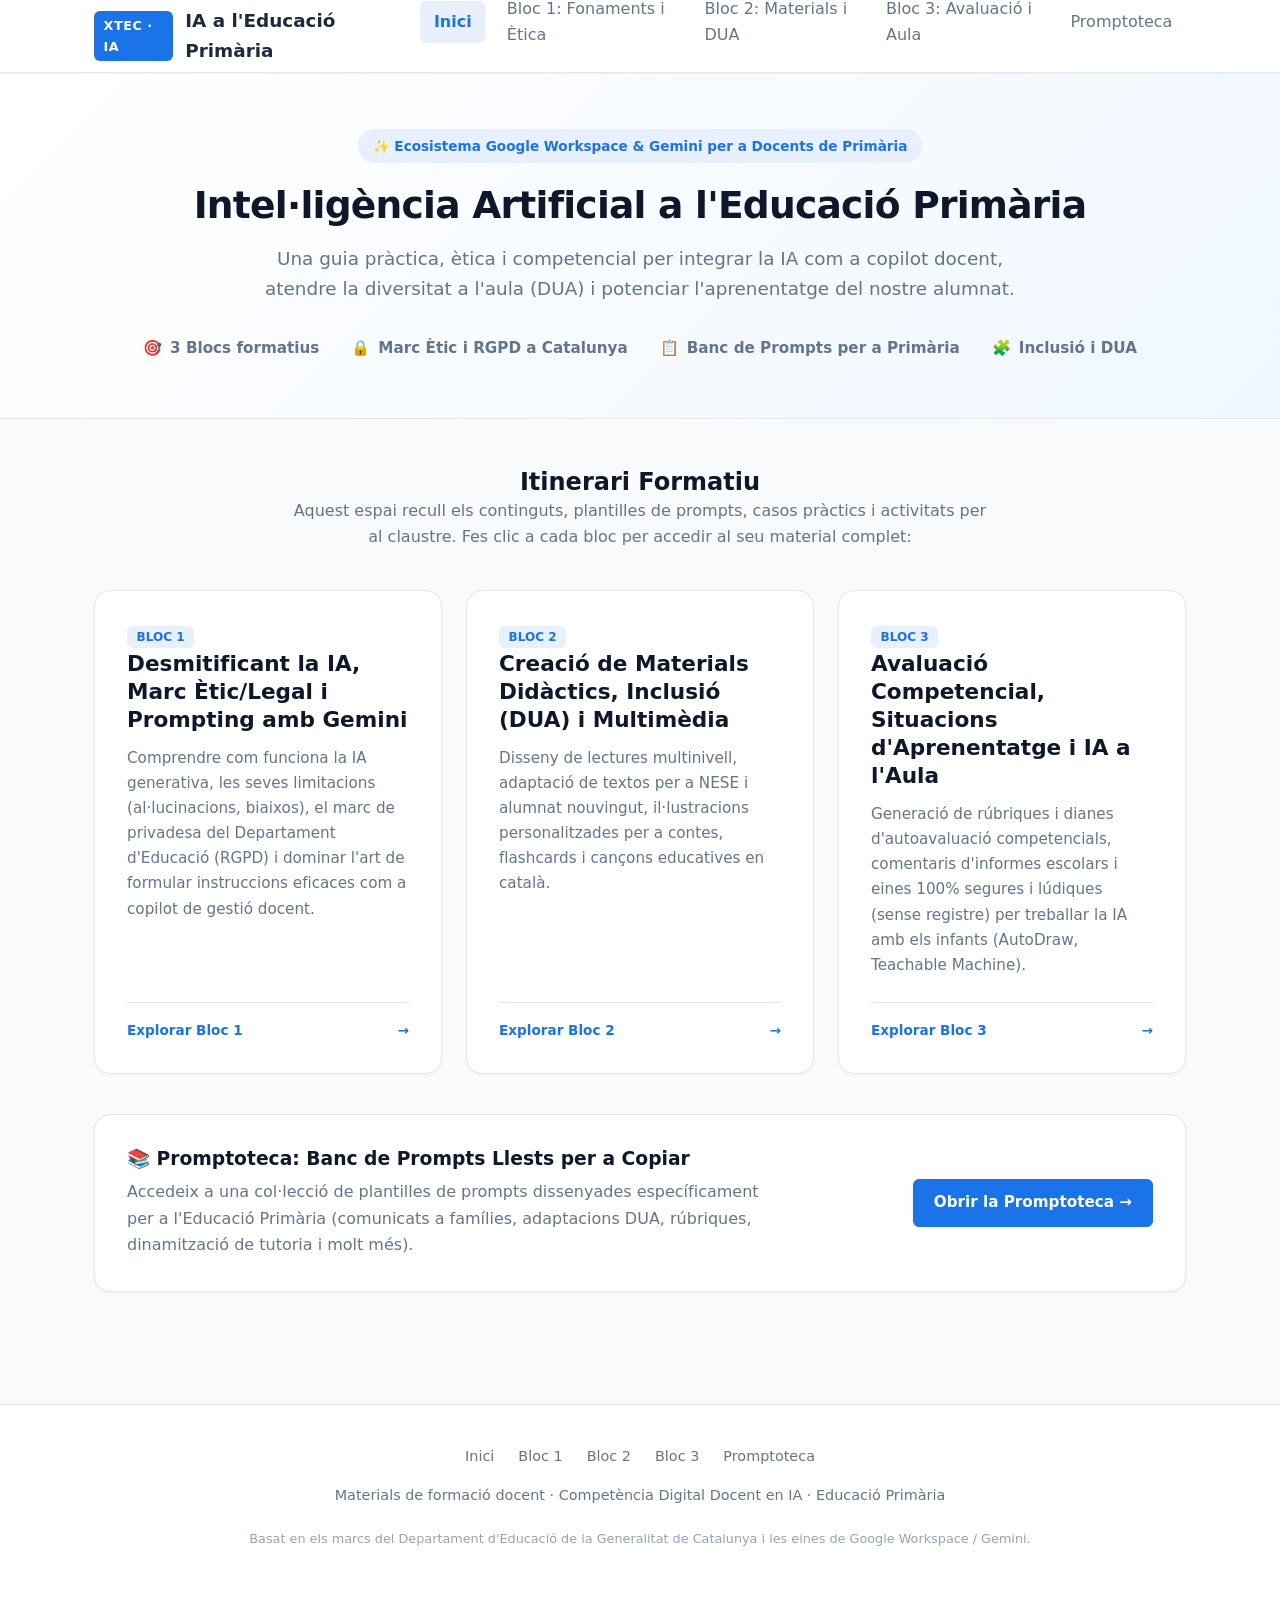
==== IA/index.html @ dac71bfa "Add files via upload" ====
<!DOCTYPE html>
<html lang="ca">
<head>
  <meta charset="UTF-8">
  <meta name="viewport" content="width=device-width, initial-scale=1.0">
  <title>IA a l'Educació Primària | Materials de Formació</title>
  <link rel="stylesheet" href="css/style.css">
</head>
<body>

  <!-- Header & Nav -->
  <header class="site-header">
    <div class="container nav-wrapper">
      <a href="index.html" class="logo-link">
        <span class="logo-badge">XTEC · IA</span>
        <span>IA a l'Educació Primària</span>
      </a>
      <button class="menu-toggle" aria-label="Obrir menú">☰</button>
      <nav>
        <ul class="nav-menu">
          <li><a href="index.html" class="nav-link active">Inici</a></li>
          <li><a href="bloc1.html" class="nav-link">Bloc 1: Fonaments i Ètica</a></li>
          <li><a href="bloc2.html" class="nav-link">Bloc 2: Materials i DUA</a></li>
          <li><a href="bloc3.html" class="nav-link">Bloc 3: Avaluació i Aula</a></li>
          <li><a href="prompts.html" class="nav-link">Promptoteca</a></li>
        </ul>
      </nav>
    </div>
  </header>

  <!-- Hero Section -->
  <section class="hero">
    <div class="container">
      <div class="hero-tag">
        <span>✨ Ecosistema Google Workspace & Gemini per a Docents de Primària</span>
      </div>
      <h1 class="hero-title">Intel·ligència Artificial a l'Educació Primària</h1>
      <p class="hero-subtitle">
        Una guia pràctica, ètica i competencial per integrar la IA com a copilot docent, atendre la diversitat a l'aula (DUA) i potenciar l'aprenentatge del nostre alumnat.
      </p>
      <div class="hero-stats">
        <div class="stat-item">
          <span>🎯</span> <strong>3 Blocs formatius</strong>
        </div>
        <div class="stat-item">
          <span>🔒</span> <strong>Marc Ètic i RGPD a Catalunya</strong>
        </div>
        <div class="stat-item">
          <span>📋</span> <strong>Banc de Prompts per a Primària</strong>
        </div>
        <div class="stat-item">
          <span>🧩</span> <strong>Inclusió i DUA</strong>
        </div>
      </div>
    </div>
  </section>

  <!-- Main Content: Modules Grid -->
  <main class="container" style="padding-top: 3rem; padding-bottom: 3rem;">
    
    <div style="text-align: center; max-width: 700px; margin: 0 auto 2.5rem auto;">
      <h2>Itinerari Formatiu</h2>
      <p style="color: var(--text-muted);">
        Aquest espai recull els continguts, plantilles de prompts, casos pràctics i activitats per al claustre. Fes clic a cada bloc per accedir al seu material complet:
      </p>
    </div>

    <div class="modules-grid">
      
      <!-- Bloc 1 -->
      <a href="bloc1.html" class="module-card">
        <div>
          <span class="module-card-badge">Bloc 1</span>
          <h3 class="module-card-title">Desmitificant la IA, Marc Ètic/Legal i Prompting amb Gemini</h3>
          <p class="module-card-desc">
            Comprendre com funciona la IA generativa, les seves limitacions (al·lucinacions, biaixos), el marc de privadesa del Departament d'Educació (RGPD) i dominar l'art de formular instruccions eficaces com a copilot de gestió docent.
          </p>
        </div>
        <div class="module-card-footer">
          <span>Explorar Bloc 1</span>
          <span>→</span>
        </div>
      </a>

      <!-- Bloc 2 -->
      <a href="bloc2.html" class="module-card">
        <div>
          <span class="module-card-badge">Bloc 2</span>
          <h3 class="module-card-title">Creació de Materials Didàctics, Inclusió (DUA) i Multimèdia</h3>
          <p class="module-card-desc">
            Disseny de lectures multinivell, adaptació de textos per a NESE i alumnat nouvingut, il·lustracions personalitzades per a contes, flashcards i cançons educatives en català.
          </p>
        </div>
        <div class="module-card-footer">
          <span>Explorar Bloc 2</span>
          <span>→</span>
        </div>
      </a>

      <!-- Bloc 3 -->
      <a href="bloc3.html" class="module-card">
        <div>
          <span class="module-card-badge">Bloc 3</span>
          <h3 class="module-card-title">Avaluació Competencial, Situacions d'Aprenentatge i IA a l'Aula</h3>
          <p class="module-card-desc">
            Generació de rúbriques i dianes d'autoavaluació competencials, comentaris d'informes escolars i eines 100% segures i lúdiques (sense registre) per treballar la IA amb els infants (AutoDraw, Teachable Machine).
          </p>
        </div>
        <div class="module-card-footer">
          <span>Explorar Bloc 3</span>
          <span>→</span>
        </div>
      </a>

    </div>

    <!-- Extra Resources Card -->
    <div style="background: white; border: 1px solid var(--border); border-radius: var(--radius-lg); padding: 2rem; margin-top: 2rem; display: flex; justify-content: space-between; align-items: center; flex-wrap: wrap; gap: 1.5rem; box-shadow: var(--shadow-sm);">
      <div>
        <h3 style="margin-bottom: 0.5rem;">📚 Promptoteca: Banc de Prompts Llests per a Copiar</h3>
        <p style="color: var(--text-muted); margin-bottom: 0; max-width: 650px;">
          Accedeix a una col·lecció de plantilles de prompts dissenyades específicament per a l'Educació Primària (comunicats a famílies, adaptacions DUA, rúbriques, dinamització de tutoria i molt més).
        </p>
      </div>
      <a href="prompts.html" class="btn btn-primary">Obrir la Promptoteca →</a>
    </div>

  </main>

  <!-- Footer -->
  <footer class="site-footer">
    <div class="container">
      <div class="footer-links">
        <a href="index.html">Inici</a>
        <a href="bloc1.html">Bloc 1</a>
        <a href="bloc2.html">Bloc 2</a>
        <a href="bloc3.html">Bloc 3</a>
        <a href="prompts.html">Promptoteca</a>
      </div>
      <p>Materials de formació docent · Competència Digital Docent en IA · Educació Primària</p>
      <p style="font-size: 0.8rem; margin-top: 0.5rem; color: #94a3b8;">
        Basat en els marcs del Departament d'Educació de la Generalitat de Catalunya i les eines de Google Workspace / Gemini.
      </p>
    </div>
  </footer>

  <script src="js/main.js"></script>
</body>
</html>
---- IA/css/style.css ----
/* ==========================================================================
   MATERIALS DE FORMACIÓ: INTEL·LIGÈNCIA ARTIFICIAL A PRIMÀRIA (XTEC/GEMINI)
   Estil modern, accessible, net i corporatiu-educatiu
   ========================================================================== */

:root {
  --primary: #1a73e8;         /* Google/XTEC Blue */
  --primary-hover: #1557b0;
  --primary-light: #e8f0fe;
  --secondary: #0d9488;       /* Teal/Verd educatiu */
  --secondary-light: #ccfbf1;
  --accent: #f59e0b;          /* Ambre d'alerta/consell */
  --accent-light: #fef3c7;
  --danger: #ef4444;          /* Vermell d'advertència RGPD */
  --danger-light: #fee2e2;
  --success: #10b981;
  --success-light: #d1fae5;
  
  --bg-main: #f8fafc;
  --bg-card: #ffffff;
  --text-main: #1e293b;
  --text-muted: #64748b;
  --border: #e2e8f0;
  --border-focus: #94a3b8;
  
  --font-sans: system-ui, -apple-system, BlinkMacSystemFont, 'Segoe UI', Roboto, Oxygen, Ubuntu, Cantarell, sans-serif;
  --font-mono: 'SFMono-Regular', Consolas, 'Liberation Mono', Menlo, Courier, monospace;
  
  --shadow-sm: 0 1px 2px 0 rgb(0 0 0 / 0.05);
  --shadow-md: 0 4px 6px -1px rgb(0 0 0 / 0.1), 0 2px 4px -2px rgb(0 0 0 / 0.1);
  --shadow-lg: 0 10px 15px -3px rgb(0 0 0 / 0.1), 0 4px 6px -4px rgb(0 0 0 / 0.1);
  --radius-sm: 6px;
  --radius-md: 10px;
  --radius-lg: 16px;
  --radius-full: 9999px;
}

/* Reset & Base */
*, *::before, *::after {
  box-sizing: border-box;
  margin: 0;
  padding: 0;
}

html {
  scroll-behavior: smooth;
  font-size: 16px;
}

body {
  font-family: var(--font-sans);
  background-color: var(--bg-main);
  color: var(--text-main);
  line-height: 1.65;
  -webkit-font-smoothing: antialiased;
}

/* Container */
.container {
  width: 100%;
  max-width: 1140px;
  margin: 0 auto;
  padding: 0 1.5rem;
}

/* Header & Navbar */
.site-header {
  background: #ffffff;
  border-bottom: 1px solid var(--border);
  position: sticky;
  top: 0;
  z-index: 50;
  box-shadow: var(--shadow-sm);
}

.nav-wrapper {
  display: flex;
  justify-content: space-between;
  align-items: center;
  height: 72px;
}

.logo-link {
  display: flex;
  align-items: center;
  gap: 0.75rem;
  text-decoration: none;
  color: var(--text-main);
  font-weight: 700;
  font-size: 1.15rem;
}

.logo-badge {
  background: var(--primary);
  color: white;
  padding: 0.25rem 0.6rem;
  border-radius: var(--radius-sm);
  font-size: 0.8rem;
  font-weight: 700;
  letter-spacing: 0.5px;
}

.nav-menu {
  display: flex;
  list-style: none;
  gap: 0.5rem;
  align-items: center;
}

.nav-link {
  text-decoration: none;
  color: var(--text-muted);
  font-weight: 500;
  padding: 0.5rem 0.85rem;
  border-radius: var(--radius-sm);
  transition: all 0.2s ease;
  display: flex;
  align-items: center;
  gap: 0.4rem;
}

.nav-link:hover {
  color: var(--primary);
  background: var(--primary-light);
}

.nav-link.active {
  color: var(--primary);
  background: var(--primary-light);
  font-weight: 600;
}

/* Mobile Nav Toggle */
.menu-toggle {
  display: none;
  background: none;
  border: none;
  font-size: 1.5rem;
  cursor: pointer;
  color: var(--text-main);
}

/* Hero Section */
.hero {
  background: linear-gradient(135deg, #ffffff 0%, #f0f7ff 100%);
  border-bottom: 1px solid var(--border);
  padding: 3.5rem 0;
  text-align: center;
}

.hero-tag {
  display: inline-flex;
  align-items: center;
  gap: 0.5rem;
  background: var(--primary-light);
  color: var(--primary);
  padding: 0.35rem 0.9rem;
  border-radius: var(--radius-full);
  font-size: 0.85rem;
  font-weight: 600;
  margin-bottom: 1.25rem;
}

.hero-title {
  font-size: 2.35rem;
  font-weight: 800;
  line-height: 1.2;
  color: #0f172a;
  margin-bottom: 1rem;
  letter-spacing: -0.02em;
}

.hero-subtitle {
  font-size: 1.15rem;
  color: var(--text-muted);
  max-width: 760px;
  margin: 0 auto 2rem auto;
}

.hero-stats {
  display: flex;
  justify-content: center;
  gap: 2rem;
  flex-wrap: wrap;
  margin-top: 1.5rem;
}

.stat-item {
  display: flex;
  align-items: center;
  gap: 0.5rem;
  font-size: 0.95rem;
  font-weight: 500;
  color: var(--text-muted);
}

/* Content Layout (Sidebar + Main Content) */
.page-layout {
  display: grid;
  grid-template-columns: 260px 1fr;
  gap: 2.5rem;
  padding: 3rem 0;
  align-items: start;
}

/* Sidebar navigation for module */
.page-sidebar {
  position: sticky;
  top: 96px;
  background: var(--bg-card);
  border: 1px solid var(--border);
  border-radius: var(--radius-md);
  padding: 1.25rem;
  box-shadow: var(--shadow-sm);
}

.sidebar-title {
  font-size: 0.85rem;
  text-transform: uppercase;
  letter-spacing: 0.05em;
  color: var(--text-muted);
  font-weight: 700;
  margin-bottom: 0.85rem;
}

.sidebar-nav {
  list-style: none;
}

.sidebar-nav li {
  margin-bottom: 0.35rem;
}

.sidebar-nav a {
  display: block;
  padding: 0.5rem 0.75rem;
  color: var(--text-muted);
  text-decoration: none;
  font-size: 0.9rem;
  border-radius: var(--radius-sm);
  transition: all 0.15s ease;
  line-height: 1.4;
}

.sidebar-nav a:hover, .sidebar-nav a.active {
  background: var(--primary-light);
  color: var(--primary);
  font-weight: 600;
}

/* Main Content Area */
.main-content {
  background: var(--bg-card);
  border: 1px solid var(--border);
  border-radius: var(--radius-lg);
  padding: 2.5rem;
  box-shadow: var(--shadow-sm);
}

/* Typography inside content */
h1, h2, h3, h4 {
  color: #0f172a;
  font-weight: 700;
  line-height: 1.3;
}

.content-section {
  margin-bottom: 3.5rem;
  scroll-margin-top: 90px;
}

.section-badge {
  display: inline-block;
  background: var(--primary-light);
  color: var(--primary);
  font-size: 0.8rem;
  font-weight: 700;
  padding: 0.2rem 0.6rem;
  border-radius: var(--radius-sm);
  margin-bottom: 0.5rem;
}

.section-title {
  font-size: 1.75rem;
  margin-bottom: 1.25rem;
  display: flex;
  align-items: center;
  gap: 0.75rem;
  border-bottom: 2px solid var(--primary-light);
  padding-bottom: 0.5rem;
}

.section-title span.icon {
  font-size: 1.5rem;
}

p {
  margin-bottom: 1.25rem;
}

ul, ol {
  margin-bottom: 1.25rem;
  padding-left: 1.5rem;
}

li {
  margin-bottom: 0.5rem;
}

/* Callout Boxes (RGPD, Consell, Important) */
.callout {
  padding: 1.25rem 1.5rem;
  border-radius: var(--radius-md);
  margin: 1.5rem 0;
  border-left: 5px solid;
  position: relative;
}

.callout-title {
  font-weight: 700;
  font-size: 1.05rem;
  margin-bottom: 0.5rem;
  display: flex;
  align-items: center;
  gap: 0.5rem;
}

.callout-danger {
  background-color: var(--danger-light);
  border-left-color: var(--danger);
  color: #991b1b;
}

.callout-danger .callout-title {
  color: #991b1b;
}

.callout-warning {
  background-color: var(--accent-light);
  border-left-color: var(--accent);
  color: #92400e;
}

.callout-warning .callout-title {
  color: #92400e;
}

.callout-info {
  background-color: var(--primary-light);
  border-left-color: var(--primary);
  color: #1e40af;
}

.callout-info .callout-title {
  color: #1e40af;
}

.callout-success {
  background-color: var(--success-light);
  border-left-color: var(--success);
  color: #065f46;
}

.callout-success .callout-title {
  color: #065f46;
}

/* Prompt Card & Copy Box */
.prompt-card {
  background: #f8fafc;
  border: 1px solid var(--border);
  border-radius: var(--radius-md);
  margin: 1.5rem 0;
  overflow: hidden;
  box-shadow: var(--shadow-sm);
  transition: transform 0.2s ease, box-shadow 0.2s ease;
}

.prompt-card:hover {
  box-shadow: var(--shadow-md);
}

.prompt-header {
  background: #f1f5f9;
  padding: 0.75rem 1.25rem;
  display: flex;
  justify-content: space-between;
  align-items: center;
  border-bottom: 1px solid var(--border);
}

.prompt-title {
  font-weight: 600;
  font-size: 0.95rem;
  color: #334155;
  display: flex;
  align-items: center;
  gap: 0.5rem;
}

.prompt-tag {
  background: white;
  border: 1px solid #cbd5e1;
  padding: 0.15rem 0.5rem;
  border-radius: var(--radius-sm);
  font-size: 0.75rem;
  font-weight: 600;
  color: #475569;
}

.btn-copy {
  background: white;
  border: 1px solid var(--border);
  color: var(--text-main);
  padding: 0.35rem 0.75rem;
  border-radius: var(--radius-sm);
  font-size: 0.8rem;
  font-weight: 600;
  cursor: pointer;
  display: flex;
  align-items: center;
  gap: 0.35rem;
  transition: all 0.15s ease;
}

.btn-copy:hover {
  background: var(--primary);
  color: white;
  border-color: var(--primary);
}

.btn-copy.copied {
  background: var(--success);
  color: white;
  border-color: var(--success);
}

.prompt-body {
  padding: 1.25rem;
  font-family: var(--font-sans);
  font-size: 0.95rem;
  white-space: pre-wrap;
  background: #ffffff;
  color: #1e293b;
  border-left: 3px solid var(--primary);
  line-height: 1.6;
}

.prompt-explanation {
  background: #f8fafc;
  padding: 0.75rem 1.25rem;
  font-size: 0.85rem;
  color: var(--text-muted);
  border-top: 1px solid var(--border);
}

/* Interactive Challenge / Activity Box */
.activity-card {
  background: linear-gradient(to bottom right, #ffffff, #faf5ff);
  border: 2px dashed #c084fc;
  border-radius: var(--radius-md);
  padding: 1.75rem;
  margin: 2rem 0;
}

.activity-badge {
  background: #9333ea;
  color: white;
  font-size: 0.8rem;
  font-weight: 700;
  padding: 0.25rem 0.75rem;
  border-radius: var(--radius-full);
  display: inline-block;
  margin-bottom: 0.75rem;
  text-transform: uppercase;
}

.activity-title {
  font-size: 1.25rem;
  color: #581c87;
  margin-bottom: 0.75rem;
}

.activity-steps {
  margin-top: 1rem;
}

.activity-steps li {
  margin-bottom: 0.75rem;
}

/* Comparison Table / Grid */
.comparison-grid {
  display: grid;
  grid-template-columns: 1fr 1fr;
  gap: 1.25rem;
  margin: 1.5rem 0;
}

.comparison-box {
  padding: 1.25rem;
  border-radius: var(--radius-md);
  border: 1px solid var(--border);
}

.comparison-box.bad {
  background: #fef2f2;
  border-color: #fca5a5;
}

.comparison-box.good {
  background: #f0fdf4;
  border-color: #86efac;
}

.comparison-box h4 {
  font-size: 1rem;
  margin-bottom: 0.5rem;
  display: flex;
  align-items: center;
  gap: 0.4rem;
}

/* Cards Grid for Modules / Features */
.modules-grid {
  display: grid;
  grid-template-columns: repeat(auto-fit, minmax(300px, 1fr));
  gap: 1.5rem;
  margin: 2.5rem 0;
}

.module-card {
  background: var(--bg-card);
  border: 1px solid var(--border);
  border-radius: var(--radius-lg);
  padding: 2rem;
  box-shadow: var(--shadow-sm);
  transition: all 0.25s ease;
  display: flex;
  flex-direction: column;
  justify-content: space-between;
  text-decoration: none;
  color: inherit;
}

.module-card:hover {
  transform: translateY(-4px);
  box-shadow: var(--shadow-lg);
  border-color: var(--primary);
}

.module-card-badge {
  align-self: flex-start;
  background: var(--primary-light);
  color: var(--primary);
  font-size: 0.75rem;
  font-weight: 700;
  padding: 0.25rem 0.6rem;
  border-radius: var(--radius-sm);
  margin-bottom: 1rem;
  text-transform: uppercase;
}

.module-card-title {
  font-size: 1.35rem;
  font-weight: 700;
  margin-bottom: 0.75rem;
  color: #0f172a;
}

.module-card-desc {
  color: var(--text-muted);
  font-size: 0.95rem;
  margin-bottom: 1.5rem;
  flex-grow: 1;
}

.module-card-footer {
  display: flex;
  align-items: center;
  justify-content: space-between;
  font-size: 0.85rem;
  font-weight: 600;
  color: var(--primary);
  border-top: 1px solid var(--border);
  padding-top: 1rem;
}

/* Buttons */
.btn {
  display: inline-flex;
  align-items: center;
  gap: 0.5rem;
  padding: 0.65rem 1.25rem;
  border-radius: var(--radius-sm);
  font-weight: 600;
  font-size: 0.95rem;
  text-decoration: none;
  cursor: pointer;
  transition: all 0.2s ease;
}

.btn-primary {
  background: var(--primary);
  color: white;
  border: 1px solid var(--primary);
}

.btn-primary:hover {
  background: var(--primary-hover);
  border-color: var(--primary-hover);
}

.btn-outline {
  background: white;
  color: var(--text-main);
  border: 1px solid var(--border);
}

.btn-outline:hover {
  background: #f8fafc;
  border-color: var(--text-muted);
}

/* Interactive Quiz / Mini-Check */
.quiz-box {
  background: #f8fafc;
  border: 1px solid var(--border);
  border-radius: var(--radius-md);
  padding: 1.5rem;
  margin: 1.5rem 0;
}

.quiz-option {
  display: block;
  padding: 0.75rem 1rem;
  margin-top: 0.5rem;
  border: 1px solid var(--border);
  border-radius: var(--radius-sm);
  background: white;
  cursor: pointer;
  transition: all 0.15s ease;
}

.quiz-option:hover {
  background: var(--primary-light);
  border-color: var(--primary);
}

.quiz-feedback {
  margin-top: 1rem;
  padding: 0.75rem 1rem;
  border-radius: var(--radius-sm);
  font-size: 0.9rem;
  display: none;
}

/* Footer */
.site-footer {
  background: #ffffff;
  border-top: 1px solid var(--border);
  padding: 2.5rem 0;
  color: var(--text-muted);
  font-size: 0.9rem;
  margin-top: 4rem;
  text-align: center;
}

.footer-links {
  display: flex;
  justify-content: center;
  gap: 1.5rem;
  margin-bottom: 1rem;
}

.footer-links a {
  color: var(--text-muted);
  text-decoration: none;
}

.footer-links a:hover {
  color: var(--primary);
}

/* Responsive adjustments */
@media (max-width: 900px) {
  .page-layout {
    grid-template-columns: 1fr;
  }
  
  .page-sidebar {
    position: static;
    margin-bottom: 2rem;
  }
  
  .comparison-grid {
    grid-template-columns: 1fr;
  }
  
  .hero-title {
    font-size: 1.85rem;
  }
}

@media (max-width: 650px) {
  .menu-toggle {
    display: block;
  }
  
  .nav-menu {
    display: none;
    position: absolute;
    top: 72px;
    left: 0;
    width: 100%;
    background: white;
    flex-direction: column;
    padding: 1rem;
    border-bottom: 1px solid var(--border);
    box-shadow: var(--shadow-md);
  }
  
  .nav-menu.open {
    display: flex;
  }
  
  .main-content {
    padding: 1.5rem;
  }
}
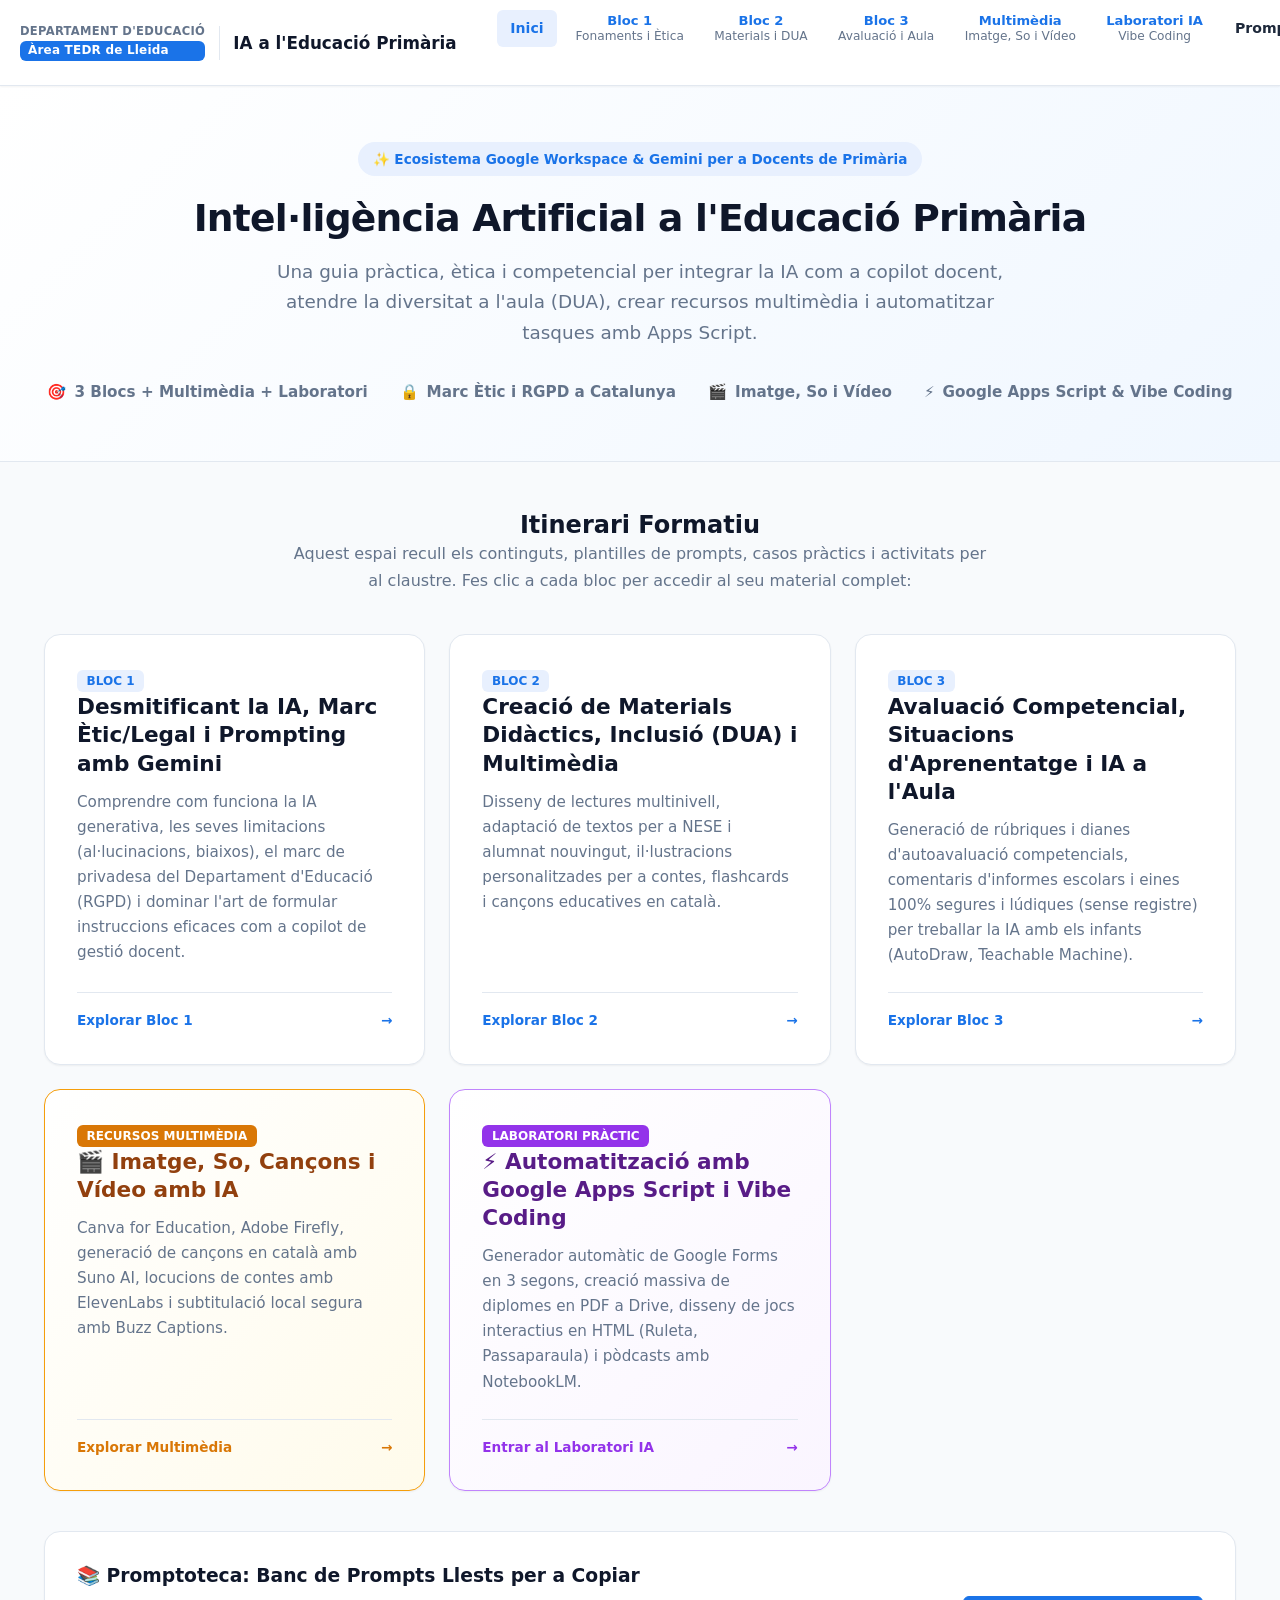
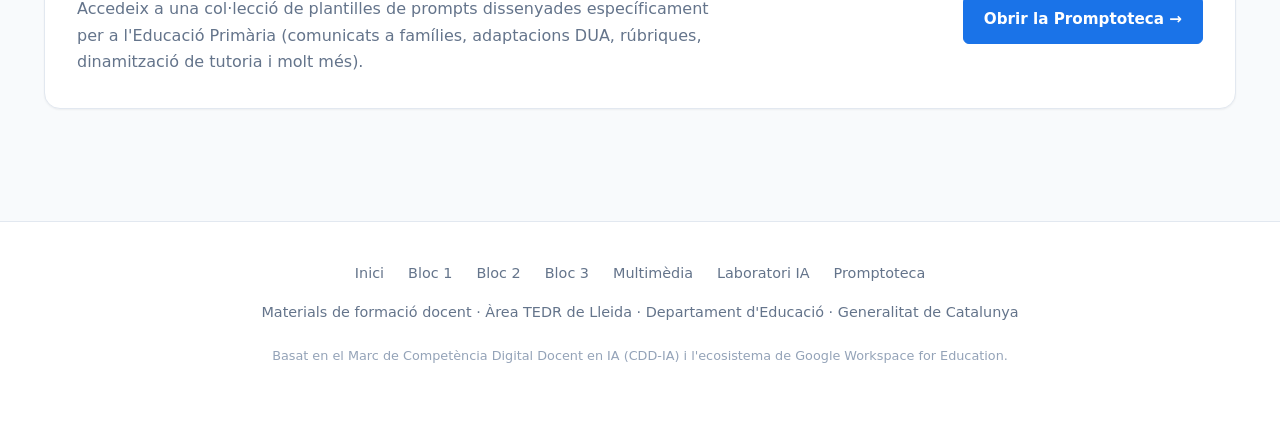
==== commit 6777f206: "Add files via upload" ====
--- a/IA/index.html
+++ b/IA/index.html
@@ -12,17 +12,48 @@
   <header class="site-header">
     <div class="container nav-wrapper">
       <a href="index.html" class="logo-link">
-        <span class="logo-badge">XTEC · IA</span>
-        <span>IA a l'Educació Primària</span>
+        <div class="logo-brand-group">
+          <span class="logo-dept">Departament d'Educació</span>
+          <span class="logo-area-badge">Àrea TEDR de Lleida</span>
+        </div>
+        <div class="logo-divider"></div>
+        <span class="logo-title">IA a l'Educació Primària</span>
       </a>
       <button class="menu-toggle" aria-label="Obrir menú">☰</button>
       <nav>
         <ul class="nav-menu">
-          <li><a href="index.html" class="nav-link active">Inici</a></li>
-          <li><a href="bloc1.html" class="nav-link">Bloc 1: Fonaments i Ètica</a></li>
-          <li><a href="bloc2.html" class="nav-link">Bloc 2: Materials i DUA</a></li>
-          <li><a href="bloc3.html" class="nav-link">Bloc 3: Avaluació i Aula</a></li>
-          <li><a href="prompts.html" class="nav-link">Promptoteca</a></li>
+          <li><a href="index.html" class="nav-link active nav-link-single">Inici</a></li>
+          <li>
+            <a href="bloc1.html" class="nav-link">
+              <span class="nav-num">Bloc 1</span>
+              <span class="nav-title">Fonaments i Ètica</span>
+            </a>
+          </li>
+          <li>
+            <a href="bloc2.html" class="nav-link">
+              <span class="nav-num">Bloc 2</span>
+              <span class="nav-title">Materials i DUA</span>
+            </a>
+          </li>
+          <li>
+            <a href="bloc3.html" class="nav-link">
+              <span class="nav-num">Bloc 3</span>
+              <span class="nav-title">Avaluació i Aula</span>
+            </a>
+          </li>
+          <li>
+            <a href="multimedia.html" class="nav-link">
+              <span class="nav-num">Multimèdia</span>
+              <span class="nav-title">Imatge, So i Vídeo</span>
+            </a>
+          </li>
+          <li>
+            <a href="laboratori.html" class="nav-link">
+              <span class="nav-num">Laboratori IA</span>
+              <span class="nav-title">Vibe Coding</span>
+            </a>
+          </li>
+          <li><a href="prompts.html" class="nav-link nav-link-single">Promptoteca</a></li>
         </ul>
       </nav>
     </div>
@@ -36,20 +67,20 @@
       </div>
       <h1 class="hero-title">Intel·ligència Artificial a l'Educació Primària</h1>
       <p class="hero-subtitle">
-        Una guia pràctica, ètica i competencial per integrar la IA com a copilot docent, atendre la diversitat a l'aula (DUA) i potenciar l'aprenentatge del nostre alumnat.
+        Una guia pràctica, ètica i competencial per integrar la IA com a copilot docent, atendre la diversitat a l'aula (DUA), crear recursos multimèdia i automatitzar tasques amb Apps Script.
       </p>
       <div class="hero-stats">
         <div class="stat-item">
-          <span>🎯</span> <strong>3 Blocs formatius</strong>
+          <span>🎯</span> <strong>3 Blocs + Multimèdia + Laboratori</strong>
         </div>
         <div class="stat-item">
           <span>🔒</span> <strong>Marc Ètic i RGPD a Catalunya</strong>
         </div>
         <div class="stat-item">
-          <span>📋</span> <strong>Banc de Prompts per a Primària</strong>
-        </div>
-        <div class="stat-item">
-          <span>🧩</span> <strong>Inclusió i DUA</strong>
+          <span>🎬</span> <strong>Imatge, So i Vídeo</strong>
+        </div>
+        <div class="stat-item">
+          <span>⚡</span> <strong>Google Apps Script & Vibe Coding</strong>
         </div>
       </div>
     </div>
@@ -112,6 +143,36 @@
         </div>
       </a>
 
+      <!-- Multimèdia -->
+      <a href="multimedia.html" class="module-card" style="border-color: #f59e0b; background: linear-gradient(to bottom right, #ffffff, #fffbeb);">
+        <div>
+          <span class="module-card-badge" style="background: #d97706; color: white;">Recursos Multimèdia</span>
+          <h3 class="module-card-title" style="color: #92400e;">🎬 Imatge, So, Cançons i Vídeo amb IA</h3>
+          <p class="module-card-desc">
+            Canva for Education, Adobe Firefly, generació de cançons en català amb Suno AI, locucions de contes amb ElevenLabs i subtitulació local segura amb Buzz Captions.
+          </p>
+        </div>
+        <div class="module-card-footer" style="color: #d97706;">
+          <span>Explorar Multimèdia</span>
+          <span>→</span>
+        </div>
+      </a>
+
+      <!-- Laboratori IA -->
+      <a href="laboratori.html" class="module-card" style="border-color: #c084fc; background: linear-gradient(to bottom right, #ffffff, #faf5ff);">
+        <div>
+          <span class="module-card-badge" style="background: #9333ea; color: white;">Laboratori Pràctic</span>
+          <h3 class="module-card-title" style="color: #581c87;">⚡ Automatització amb Google Apps Script i Vibe Coding</h3>
+          <p class="module-card-desc">
+            Generador automàtic de Google Forms en 3 segons, creació massiva de diplomes en PDF a Drive, disseny de jocs interactius en HTML (Ruleta, Passaparaula) i pòdcasts amb NotebookLM.
+          </p>
+        </div>
+        <div class="module-card-footer" style="color: #9333ea;">
+          <span>Entrar al Laboratori IA</span>
+          <span>→</span>
+        </div>
+      </a>
+
     </div>
 
     <!-- Extra Resources Card -->
@@ -135,11 +196,13 @@
         <a href="bloc1.html">Bloc 1</a>
         <a href="bloc2.html">Bloc 2</a>
         <a href="bloc3.html">Bloc 3</a>
+        <a href="multimedia.html">Multimèdia</a>
+        <a href="laboratori.html">Laboratori IA</a>
         <a href="prompts.html">Promptoteca</a>
       </div>
-      <p>Materials de formació docent · Competència Digital Docent en IA · Educació Primària</p>
+      <p>Materials de formació docent · Àrea TEDR de Lleida · Departament d'Educació · Generalitat de Catalunya</p>
       <p style="font-size: 0.8rem; margin-top: 0.5rem; color: #94a3b8;">
-        Basat en els marcs del Departament d'Educació de la Generalitat de Catalunya i les eines de Google Workspace / Gemini.
+        Basat en el Marc de Competència Digital Docent en IA (CDD-IA) i l'ecosistema de Google Workspace for Education.
       </p>
     </div>
   </footer>
--- a/IA/css/style.css
+++ b/IA/css/style.css
@@ -58,7 +58,7 @@
 /* Container */
 .container {
   width: 100%;
-  max-width: 1140px;
+  max-width: 1240px;
   margin: 0 auto;
   padding: 0 1.5rem;
 }
@@ -77,57 +77,124 @@
   display: flex;
   justify-content: space-between;
   align-items: center;
-  height: 72px;
+  min-height: 74px;
+  padding: 0.4rem 0;
+  gap: 1rem;
 }
 
 .logo-link {
   display: flex;
   align-items: center;
-  gap: 0.75rem;
+  gap: 0.85rem;
   text-decoration: none;
   color: var(--text-main);
-  font-weight: 700;
-  font-size: 1.15rem;
-}
-
-.logo-badge {
+  flex-shrink: 0;
+}
+
+.logo-brand-group {
+  display: flex;
+  flex-direction: column;
+  line-height: 1.15;
+}
+
+.logo-dept {
+  font-size: 0.72rem;
+  font-weight: 600;
+  color: #64748b;
+  letter-spacing: 0.3px;
+  text-transform: uppercase;
+}
+
+.logo-area-badge {
   background: var(--primary);
   color: white;
-  padding: 0.25rem 0.6rem;
-  border-radius: var(--radius-sm);
-  font-size: 0.8rem;
-  font-weight: 700;
-  letter-spacing: 0.5px;
+  padding: 0.18rem 0.5rem;
+  border-radius: var(--radius-sm);
+  font-size: 0.75rem;
+  font-weight: 700;
+  margin-top: 0.2rem;
+  display: inline-block;
+  letter-spacing: 0.2px;
+}
+
+.logo-divider {
+  width: 1px;
+  height: 34px;
+  background: var(--border);
+}
+
+.logo-title {
+  font-size: 1.05rem;
+  font-weight: 800;
+  color: #0f172a;
+  line-height: 1.2;
 }
 
 .nav-menu {
   display: flex;
   list-style: none;
-  gap: 0.5rem;
+  gap: 0.4rem;
   align-items: center;
 }
 
 .nav-link {
   text-decoration: none;
   color: var(--text-muted);
+  padding: 0.4rem 0.75rem;
+  border-radius: var(--radius-sm);
+  transition: all 0.2s ease;
+  display: flex;
+  flex-direction: column;
+  align-items: center;
+  text-align: center;
+  line-height: 1.25;
+  white-space: nowrap;
+}
+
+.nav-num {
+  font-weight: 700;
+  font-size: 0.82rem;
+  color: var(--primary);
+}
+
+.nav-title {
+  font-size: 0.76rem;
+  color: var(--text-muted);
   font-weight: 500;
-  padding: 0.5rem 0.85rem;
-  border-radius: var(--radius-sm);
-  transition: all 0.2s ease;
-  display: flex;
-  align-items: center;
-  gap: 0.4rem;
+}
+
+.nav-link-single {
+  justify-content: center;
+  font-weight: 600;
+  font-size: 0.88rem;
+  color: var(--text-main);
+  padding: 0.6rem 0.85rem;
 }
 
 .nav-link:hover {
-  color: var(--primary);
   background: var(--primary-light);
 }
 
+.nav-link:hover .nav-title, .nav-link:hover .nav-link-single {
+  color: var(--primary);
+}
+
 .nav-link.active {
-  color: var(--primary);
   background: var(--primary-light);
-  font-weight: 600;
+}
+
+.nav-link.active .nav-num {
+  color: var(--primary-hover);
+}
+
+.nav-link.active .nav-title {
+  color: #0f172a;
+  font-weight: 600;
+}
+
+.nav-link.active.nav-link-single {
+  color: var(--primary);
+  font-weight: 700;
 }
 
 /* Mobile Nav Toggle */
@@ -452,6 +519,87 @@
   font-size: 0.85rem;
   color: var(--text-muted);
   border-top: 1px solid var(--border);
+}
+
+/* Collapsible Code Drawer (Details / Summary) */
+details.code-drawer {
+  background: #f8fafc;
+  border: 1px solid var(--border);
+  border-radius: var(--radius-md);
+  margin: 1.25rem 0;
+  overflow: hidden;
+  transition: all 0.2s ease;
+}
+
+details.code-drawer[open] {
+  background: #ffffff;
+  box-shadow: var(--shadow-sm);
+  border-color: var(--primary);
+}
+
+details.code-drawer summary {
+  padding: 0.85rem 1.25rem;
+  font-weight: 600;
+  font-size: 0.9rem;
+  color: #1e293b;
+  cursor: pointer;
+  background: #f1f5f9;
+  display: flex;
+  align-items: center;
+  justify-content: space-between;
+  user-select: none;
+  list-style: none;
+}
+
+details.code-drawer summary::-webkit-details-marker {
+  display: none;
+}
+
+details.code-drawer summary::after {
+  content: '▼';
+  font-size: 0.75rem;
+  color: var(--text-muted);
+  transition: transform 0.2s ease;
+}
+
+details.code-drawer[open] summary::after {
+  transform: rotate(180deg);
+  color: var(--primary);
+}
+
+details.code-drawer summary:hover {
+  background: var(--primary-light);
+  color: var(--primary);
+}
+
+.code-drawer-content {
+  padding: 1.25rem;
+  background: #0f172a;
+  color: #e2e8f0;
+  font-family: var(--font-mono);
+  font-size: 0.85rem;
+  overflow-x: auto;
+  line-height: 1.5;
+}
+
+.code-drawer-content pre {
+  margin: 0;
+  white-space: pre;
+}
+
+/* Step badges for recipes */
+.step-badge {
+  display: inline-flex;
+  align-items: center;
+  justify-content: center;
+  width: 28px;
+  height: 28px;
+  background: var(--primary);
+  color: white;
+  border-radius: 50%;
+  font-weight: 700;
+  font-size: 0.85rem;
+  margin-right: 0.5rem;
 }
 
 /* Interactive Challenge / Activity Box */
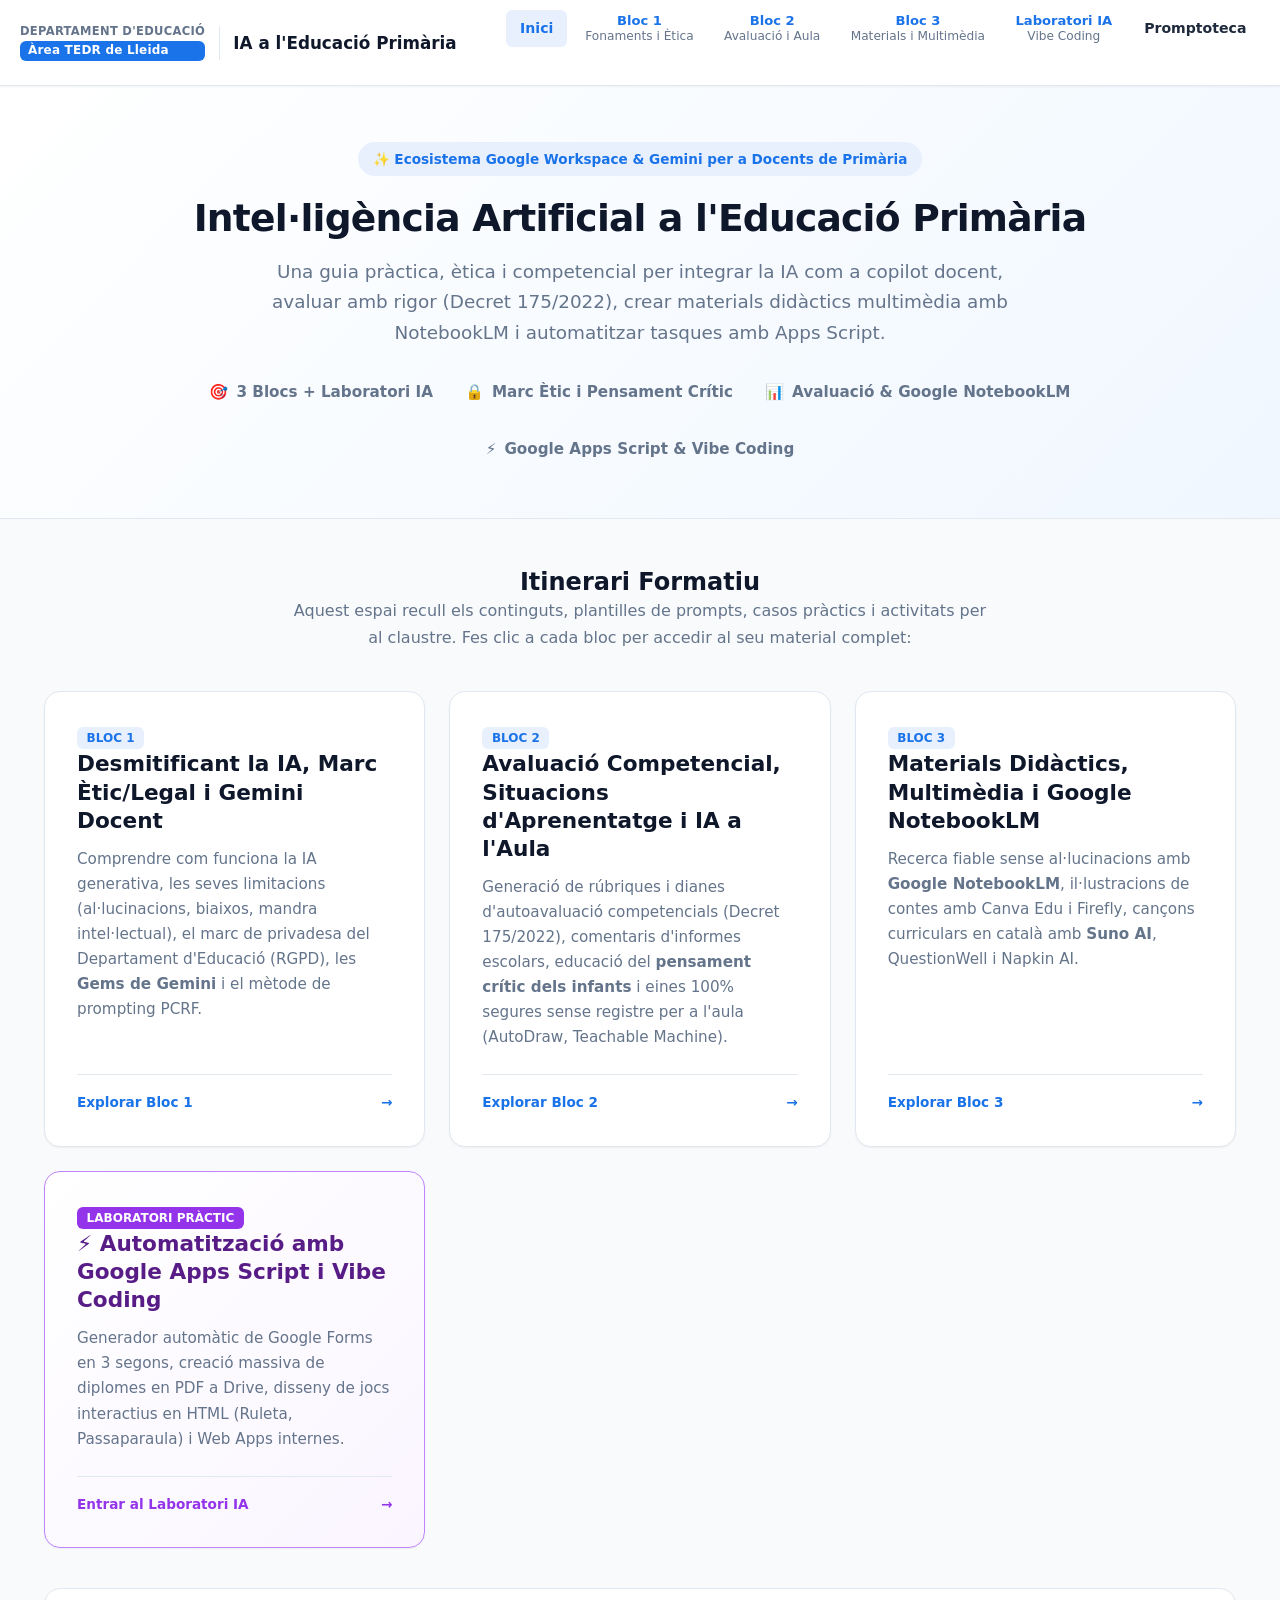
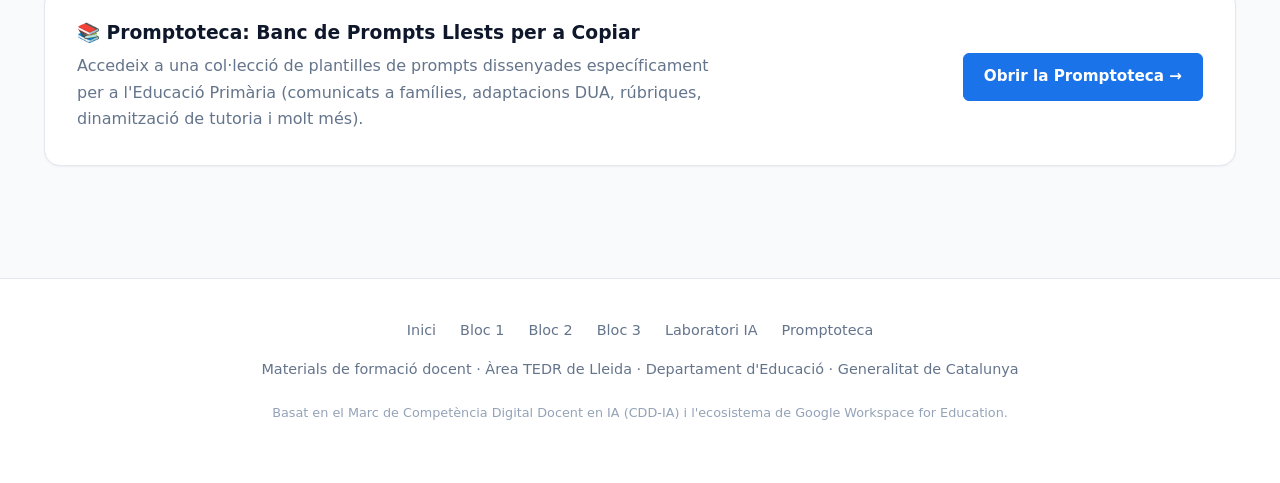
==== commit bf610b8c: "Add files via upload" ====
--- a/IA/index.html
+++ b/IA/index.html
@@ -32,19 +32,13 @@
           <li>
             <a href="bloc2.html" class="nav-link">
               <span class="nav-num">Bloc 2</span>
-              <span class="nav-title">Materials i DUA</span>
+              <span class="nav-title">Avaluació i Aula</span>
             </a>
           </li>
           <li>
             <a href="bloc3.html" class="nav-link">
               <span class="nav-num">Bloc 3</span>
-              <span class="nav-title">Avaluació i Aula</span>
-            </a>
-          </li>
-          <li>
-            <a href="multimedia.html" class="nav-link">
-              <span class="nav-num">Multimèdia</span>
-              <span class="nav-title">Imatge, So i Vídeo</span>
+              <span class="nav-title">Materials i Multimèdia</span>
             </a>
           </li>
           <li>
@@ -67,17 +61,17 @@
       </div>
       <h1 class="hero-title">Intel·ligència Artificial a l'Educació Primària</h1>
       <p class="hero-subtitle">
-        Una guia pràctica, ètica i competencial per integrar la IA com a copilot docent, atendre la diversitat a l'aula (DUA), crear recursos multimèdia i automatitzar tasques amb Apps Script.
+        Una guia pràctica, ètica i competencial per integrar la IA com a copilot docent, avaluar amb rigor (Decret 175/2022), crear materials didàctics multimèdia amb NotebookLM i automatitzar tasques amb Apps Script.
       </p>
       <div class="hero-stats">
         <div class="stat-item">
-          <span>🎯</span> <strong>3 Blocs + Multimèdia + Laboratori</strong>
+          <span>🎯</span> <strong>3 Blocs + Laboratori IA</strong>
         </div>
         <div class="stat-item">
-          <span>🔒</span> <strong>Marc Ètic i RGPD a Catalunya</strong>
+          <span>🔒</span> <strong>Marc Ètic i Pensament Crític</strong>
         </div>
         <div class="stat-item">
-          <span>🎬</span> <strong>Imatge, So i Vídeo</strong>
+          <span>📊</span> <strong>Avaluació & Google NotebookLM</strong>
         </div>
         <div class="stat-item">
           <span>⚡</span> <strong>Google Apps Script & Vibe Coding</strong>
@@ -102,9 +96,9 @@
       <a href="bloc1.html" class="module-card">
         <div>
           <span class="module-card-badge">Bloc 1</span>
-          <h3 class="module-card-title">Desmitificant la IA, Marc Ètic/Legal i Prompting amb Gemini</h3>
+          <h3 class="module-card-title">Desmitificant la IA, Marc Ètic/Legal i Gemini Docent</h3>
           <p class="module-card-desc">
-            Comprendre com funciona la IA generativa, les seves limitacions (al·lucinacions, biaixos), el marc de privadesa del Departament d'Educació (RGPD) i dominar l'art de formular instruccions eficaces com a copilot de gestió docent.
+            Comprendre com funciona la IA generativa, les seves limitacions (al·lucinacions, biaixos, mandra intel·lectual), el marc de privadesa del Departament d'Educació (RGPD), les <strong>Gems de Gemini</strong> i el mètode de prompting PCRF.
           </p>
         </div>
         <div class="module-card-footer">
@@ -117,9 +111,9 @@
       <a href="bloc2.html" class="module-card">
         <div>
           <span class="module-card-badge">Bloc 2</span>
-          <h3 class="module-card-title">Creació de Materials Didàctics, Inclusió (DUA) i Multimèdia</h3>
+          <h3 class="module-card-title">Avaluació Competencial, Situacions d'Aprenentatge i IA a l'Aula</h3>
           <p class="module-card-desc">
-            Disseny de lectures multinivell, adaptació de textos per a NESE i alumnat nouvingut, il·lustracions personalitzades per a contes, flashcards i cançons educatives en català.
+            Generació de rúbriques i dianes d'autoavaluació competencials (Decret 175/2022), comentaris d'informes escolars, educació del <strong>pensament crític dels infants</strong> i eines 100% segures sense registre per a l'aula (AutoDraw, Teachable Machine).
           </p>
         </div>
         <div class="module-card-footer">
@@ -132,28 +126,13 @@
       <a href="bloc3.html" class="module-card">
         <div>
           <span class="module-card-badge">Bloc 3</span>
-          <h3 class="module-card-title">Avaluació Competencial, Situacions d'Aprenentatge i IA a l'Aula</h3>
+          <h3 class="module-card-title">Materials Didàctics, Multimèdia i Google NotebookLM</h3>
           <p class="module-card-desc">
-            Generació de rúbriques i dianes d'autoavaluació competencials, comentaris d'informes escolars i eines 100% segures i lúdiques (sense registre) per treballar la IA amb els infants (AutoDraw, Teachable Machine).
+            Recerca fiable sense al·lucinacions amb <strong>Google NotebookLM</strong>, il·lustracions de contes amb Canva Edu i Firefly, cançons curriculars en català amb <strong>Suno AI</strong>, QuestionWell i Napkin AI.
           </p>
         </div>
         <div class="module-card-footer">
           <span>Explorar Bloc 3</span>
-          <span>→</span>
-        </div>
-      </a>
-
-      <!-- Multimèdia -->
-      <a href="multimedia.html" class="module-card" style="border-color: #f59e0b; background: linear-gradient(to bottom right, #ffffff, #fffbeb);">
-        <div>
-          <span class="module-card-badge" style="background: #d97706; color: white;">Recursos Multimèdia</span>
-          <h3 class="module-card-title" style="color: #92400e;">🎬 Imatge, So, Cançons i Vídeo amb IA</h3>
-          <p class="module-card-desc">
-            Canva for Education, Adobe Firefly, generació de cançons en català amb Suno AI, locucions de contes amb ElevenLabs i subtitulació local segura amb Buzz Captions.
-          </p>
-        </div>
-        <div class="module-card-footer" style="color: #d97706;">
-          <span>Explorar Multimèdia</span>
           <span>→</span>
         </div>
       </a>
@@ -164,7 +143,7 @@
           <span class="module-card-badge" style="background: #9333ea; color: white;">Laboratori Pràctic</span>
           <h3 class="module-card-title" style="color: #581c87;">⚡ Automatització amb Google Apps Script i Vibe Coding</h3>
           <p class="module-card-desc">
-            Generador automàtic de Google Forms en 3 segons, creació massiva de diplomes en PDF a Drive, disseny de jocs interactius en HTML (Ruleta, Passaparaula) i pòdcasts amb NotebookLM.
+            Generador automàtic de Google Forms en 3 segons, creació massiva de diplomes en PDF a Drive, disseny de jocs interactius en HTML (Ruleta, Passaparaula) i Web Apps internes.
           </p>
         </div>
         <div class="module-card-footer" style="color: #9333ea;">
@@ -172,6 +151,8 @@
           <span>→</span>
         </div>
       </a>
+
+    </div>
 
     </div>
 
@@ -196,7 +177,6 @@
         <a href="bloc1.html">Bloc 1</a>
         <a href="bloc2.html">Bloc 2</a>
         <a href="bloc3.html">Bloc 3</a>
-        <a href="multimedia.html">Multimèdia</a>
         <a href="laboratori.html">Laboratori IA</a>
         <a href="prompts.html">Promptoteca</a>
       </div>
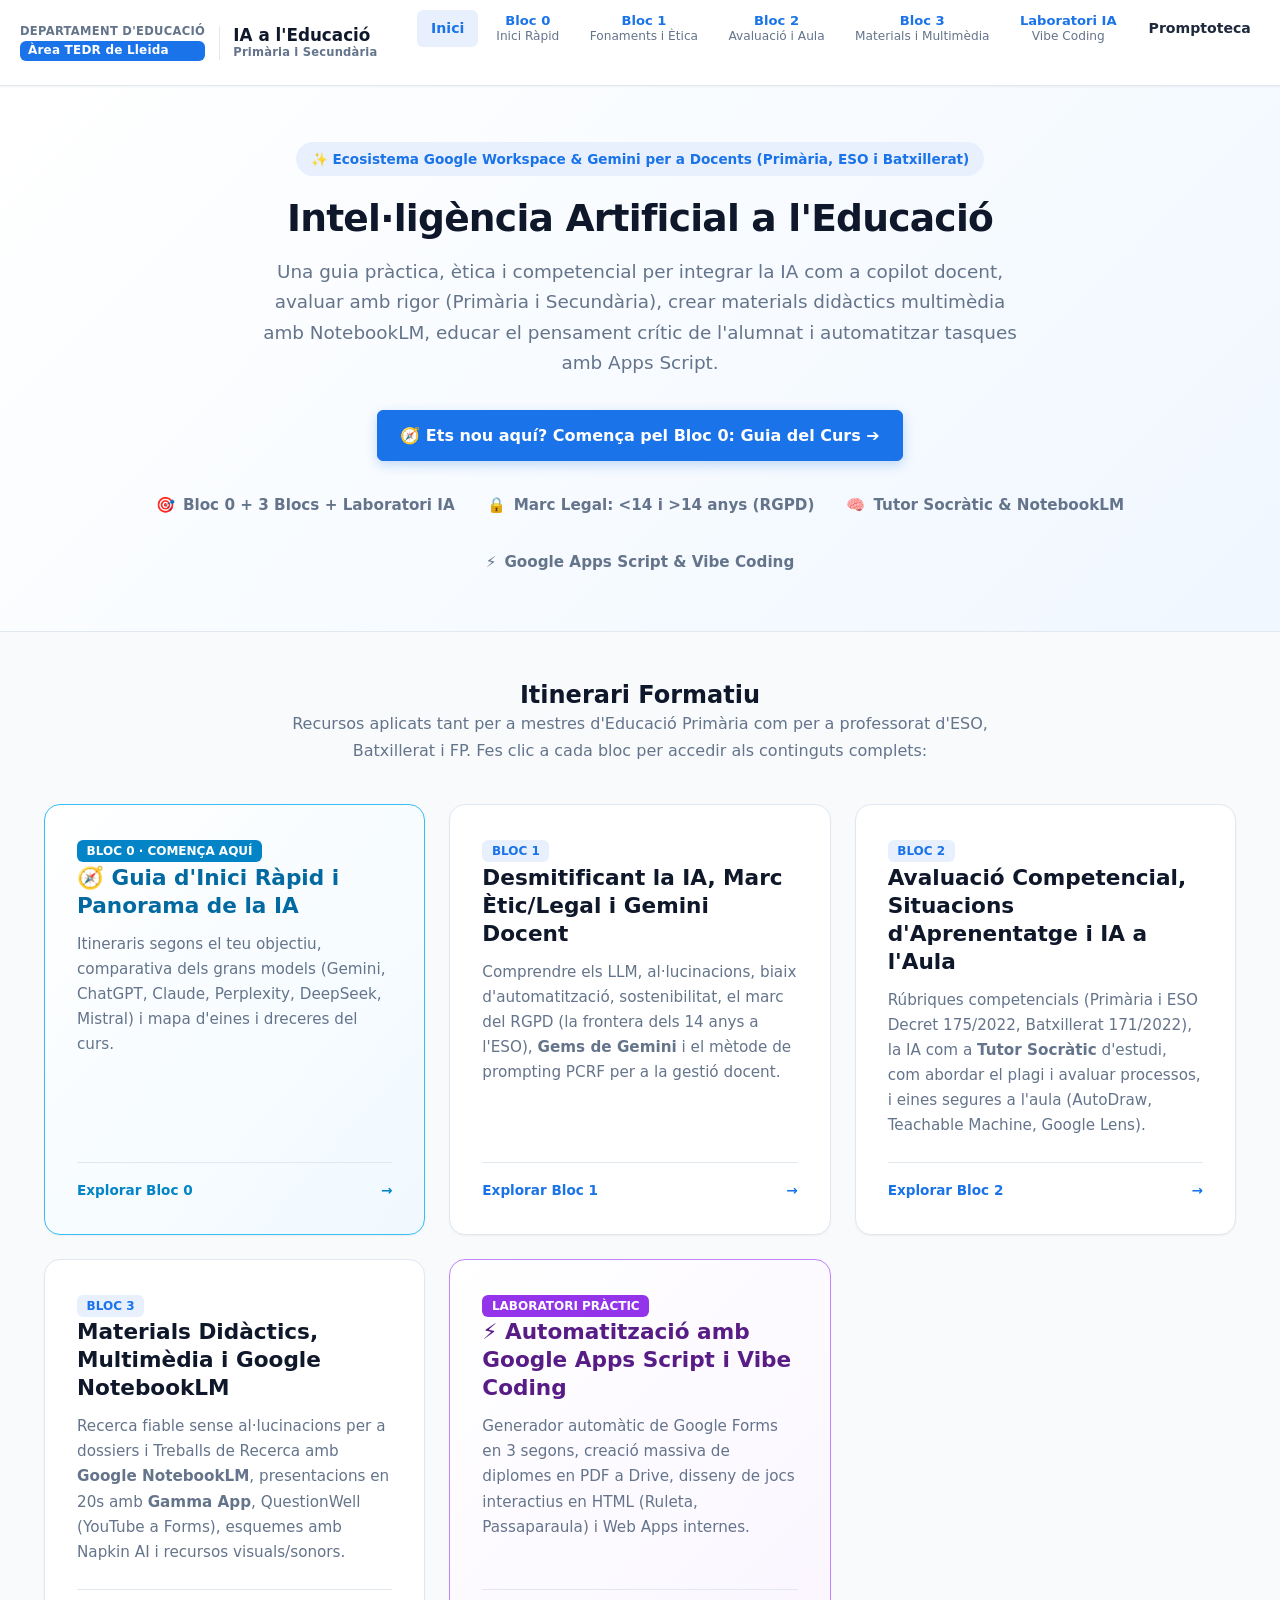
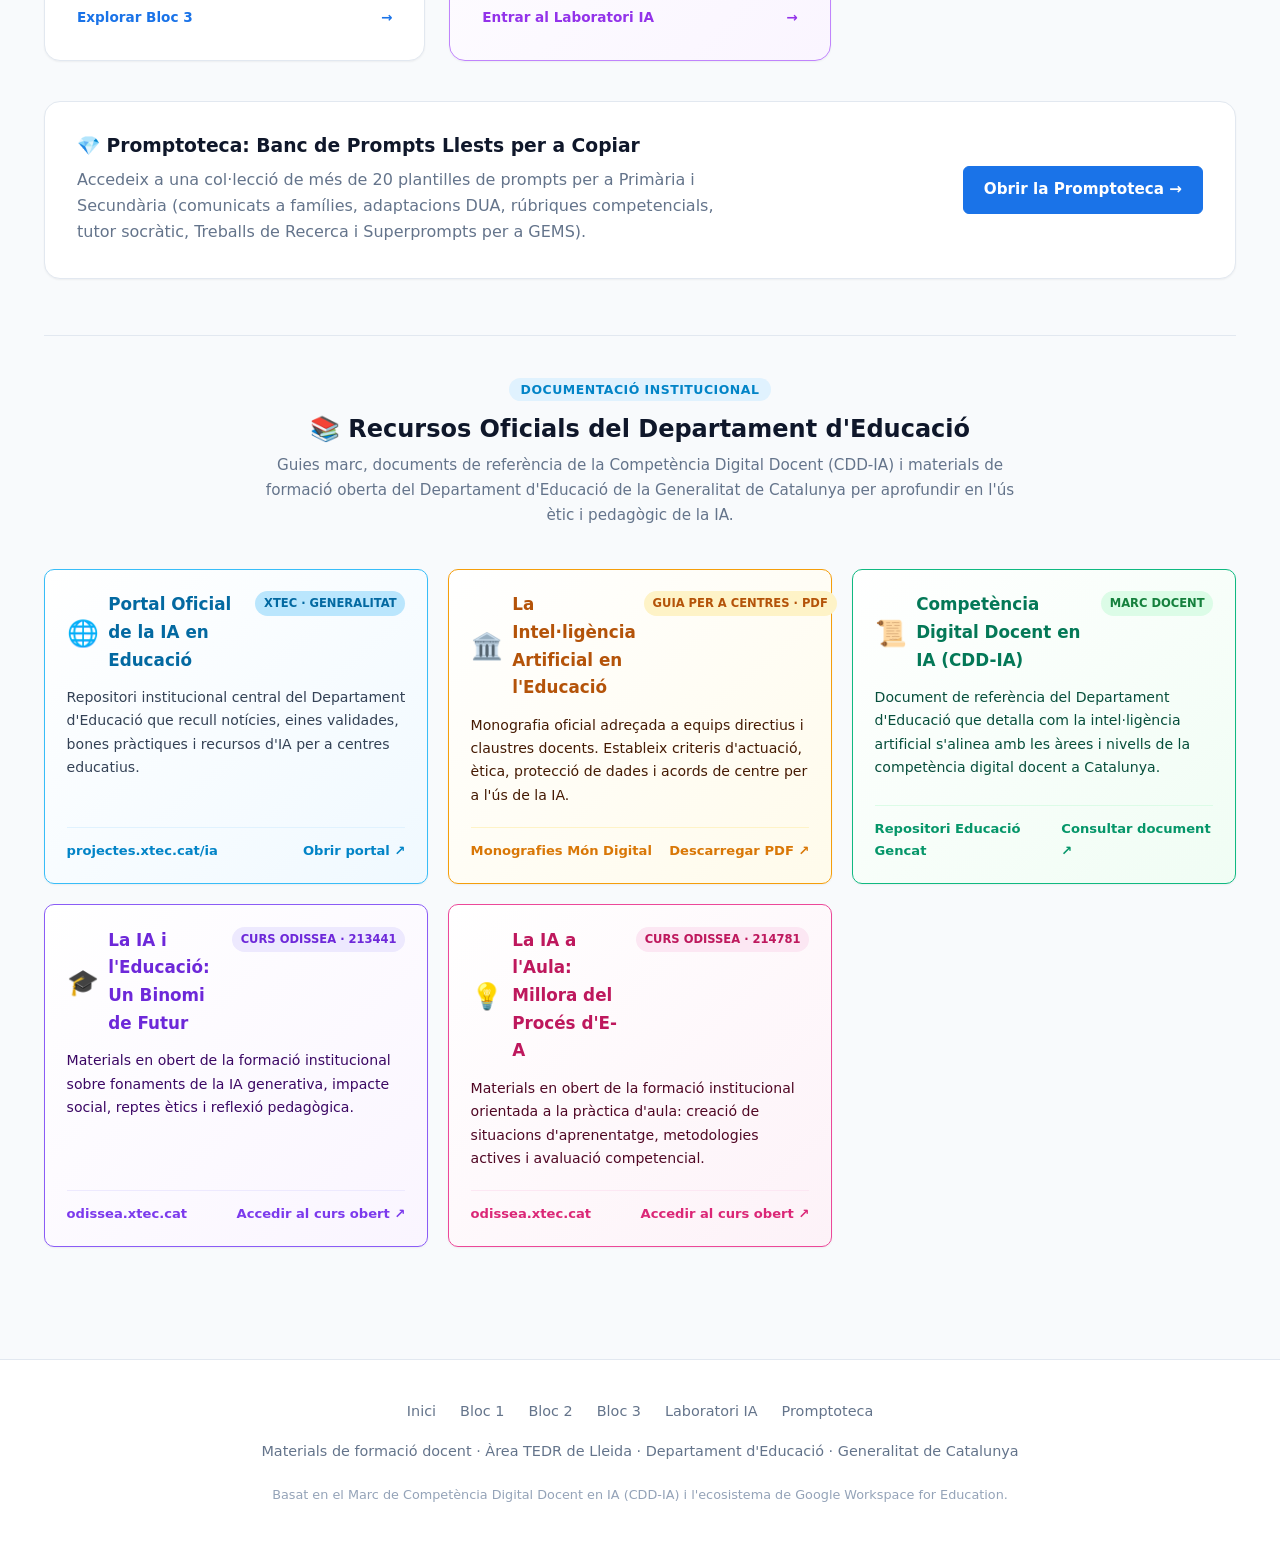
==== commit 4bfc70be: "Add files via upload" ====
--- a/IA/index.html
+++ b/IA/index.html
@@ -3,7 +3,7 @@
 <head>
   <meta charset="UTF-8">
   <meta name="viewport" content="width=device-width, initial-scale=1.0">
-  <title>IA a l'Educació Primària | Materials de Formació</title>
+  <title>IA a l'Educació · Primària i Secundària | Materials de Formació</title>
   <link rel="stylesheet" href="css/style.css">
 </head>
 <body>
@@ -17,13 +17,22 @@
           <span class="logo-area-badge">Àrea TEDR de Lleida</span>
         </div>
         <div class="logo-divider"></div>
-        <span class="logo-title">IA a l'Educació Primària</span>
+        <div class="logo-title">
+          <span class="logo-title-main">IA a l'Educació</span>
+          <span class="logo-title-sub">Primària i Secundària</span>
+        </div>
       </a>
       <button class="menu-toggle" aria-label="Obrir menú">☰</button>
       <nav>
         <ul class="nav-menu">
           <li><a href="index.html" class="nav-link active nav-link-single">Inici</a></li>
           <li>
+            <a href="bloc0.html" class="nav-link">
+              <span class="nav-num">Bloc 0</span>
+              <span class="nav-title">Inici Ràpid</span>
+            </a>
+          </li>
+          <li>
             <a href="bloc1.html" class="nav-link">
               <span class="nav-num">Bloc 1</span>
               <span class="nav-title">Fonaments i Ètica</span>
@@ -57,21 +66,26 @@
   <section class="hero">
     <div class="container">
       <div class="hero-tag">
-        <span>✨ Ecosistema Google Workspace & Gemini per a Docents de Primària</span>
-      </div>
-      <h1 class="hero-title">Intel·ligència Artificial a l'Educació Primària</h1>
+        <span>✨ Ecosistema Google Workspace & Gemini per a Docents (Primària, ESO i Batxillerat)</span>
+      </div>
+      <h1 class="hero-title">Intel·ligència Artificial a l'Educació</h1>
       <p class="hero-subtitle">
-        Una guia pràctica, ètica i competencial per integrar la IA com a copilot docent, avaluar amb rigor (Decret 175/2022), crear materials didàctics multimèdia amb NotebookLM i automatitzar tasques amb Apps Script.
+        Una guia pràctica, ètica i competencial per integrar la IA com a copilot docent, avaluar amb rigor (Primària i Secundària), crear materials didàctics multimèdia amb NotebookLM, educar el pensament crític de l'alumnat i automatitzar tasques amb Apps Script.
       </p>
-      <div class="hero-stats">
+      <div style="margin-top: 1.75rem; display: flex; justify-content: center; gap: 1rem; flex-wrap: wrap;">
+        <a href="bloc0.html" class="btn btn-primary" style="font-size: 1rem; padding: 0.7rem 1.4rem; box-shadow: 0 4px 12px rgba(26,115,232,0.25);">
+          🧭 Ets nou aquí? Comença pel Bloc 0: Guia del Curs ➔
+        </a>
+      </div>
+      <div class="hero-stats" style="margin-top: 2rem;">
         <div class="stat-item">
-          <span>🎯</span> <strong>3 Blocs + Laboratori IA</strong>
+          <span>🎯</span> <strong>Bloc 0 + 3 Blocs + Laboratori IA</strong>
         </div>
         <div class="stat-item">
-          <span>🔒</span> <strong>Marc Ètic i Pensament Crític</strong>
+          <span>🔒</span> <strong>Marc Legal: &lt;14 i &gt;14 anys (RGPD)</strong>
         </div>
         <div class="stat-item">
-          <span>📊</span> <strong>Avaluació & Google NotebookLM</strong>
+          <span>🧠</span> <strong>Tutor Socràtic & NotebookLM</strong>
         </div>
         <div class="stat-item">
           <span>⚡</span> <strong>Google Apps Script & Vibe Coding</strong>
@@ -86,19 +100,34 @@
     <div style="text-align: center; max-width: 700px; margin: 0 auto 2.5rem auto;">
       <h2>Itinerari Formatiu</h2>
       <p style="color: var(--text-muted);">
-        Aquest espai recull els continguts, plantilles de prompts, casos pràctics i activitats per al claustre. Fes clic a cada bloc per accedir al seu material complet:
+        Recursos aplicats tant per a mestres d'Educació Primària com per a professorat d'ESO, Batxillerat i FP. Fes clic a cada bloc per accedir als continguts complets:
       </p>
     </div>
 
     <div class="modules-grid">
       
+      <!-- Bloc 0 -->
+      <a href="bloc0.html" class="module-card" style="border-color: #38bdf8; background: linear-gradient(to bottom right, #ffffff, #f0f9ff);">
+        <div>
+          <span class="module-card-badge" style="background: #0284c7; color: white;">Bloc 0 · Comença Aquí</span>
+          <h3 class="module-card-title" style="color: #0369a1;">🧭 Guia d'Inici Ràpid i Panorama de la IA</h3>
+          <p class="module-card-desc">
+            Itineraris segons el teu objectiu, comparativa dels grans models (Gemini, ChatGPT, Claude, Perplexity, DeepSeek, Mistral) i mapa d'eines i dreceres del curs.
+          </p>
+        </div>
+        <div class="module-card-footer" style="color: #0284c7;">
+          <span>Explorar Bloc 0</span>
+          <span>→</span>
+        </div>
+      </a>
+
       <!-- Bloc 1 -->
       <a href="bloc1.html" class="module-card">
         <div>
           <span class="module-card-badge">Bloc 1</span>
           <h3 class="module-card-title">Desmitificant la IA, Marc Ètic/Legal i Gemini Docent</h3>
           <p class="module-card-desc">
-            Comprendre com funciona la IA generativa, les seves limitacions (al·lucinacions, biaixos, mandra intel·lectual), el marc de privadesa del Departament d'Educació (RGPD), les <strong>Gems de Gemini</strong> i el mètode de prompting PCRF.
+            Comprendre els LLM, al·lucinacions, biaix d'automatització, sostenibilitat, el marc del RGPD (la frontera dels 14 anys a l'ESO), <strong>Gems de Gemini</strong> i el mètode de prompting PCRF per a la gestió docent.
           </p>
         </div>
         <div class="module-card-footer">
@@ -113,7 +142,7 @@
           <span class="module-card-badge">Bloc 2</span>
           <h3 class="module-card-title">Avaluació Competencial, Situacions d'Aprenentatge i IA a l'Aula</h3>
           <p class="module-card-desc">
-            Generació de rúbriques i dianes d'autoavaluació competencials (Decret 175/2022), comentaris d'informes escolars, educació del <strong>pensament crític dels infants</strong> i eines 100% segures sense registre per a l'aula (AutoDraw, Teachable Machine).
+            Rúbriques competencials (Primària i ESO Decret 175/2022, Batxillerat 171/2022), la IA com a <strong>Tutor Socràtic</strong> d'estudi, com abordar el plagi i avaluar processos, i eines segures a l'aula (AutoDraw, Teachable Machine, Google Lens).
           </p>
         </div>
         <div class="module-card-footer">
@@ -128,7 +157,7 @@
           <span class="module-card-badge">Bloc 3</span>
           <h3 class="module-card-title">Materials Didàctics, Multimèdia i Google NotebookLM</h3>
           <p class="module-card-desc">
-            Recerca fiable sense al·lucinacions amb <strong>Google NotebookLM</strong>, il·lustracions de contes amb Canva Edu i Firefly, cançons curriculars en català amb <strong>Suno AI</strong>, QuestionWell i Napkin AI.
+            Recerca fiable sense al·lucinacions per a dossiers i Treballs de Recerca amb <strong>Google NotebookLM</strong>, presentacions en 20s amb <strong>Gamma App</strong>, QuestionWell (YouTube a Forms), esquemes amb Napkin AI i recursos visuals/sonors.
           </p>
         </div>
         <div class="module-card-footer">
@@ -154,18 +183,141 @@
 
     </div>
 
-    </div>
-
-    <!-- Extra Resources Card -->
+    <!-- Extra Resources Card: Promptoteca -->
     <div style="background: white; border: 1px solid var(--border); border-radius: var(--radius-lg); padding: 2rem; margin-top: 2rem; display: flex; justify-content: space-between; align-items: center; flex-wrap: wrap; gap: 1.5rem; box-shadow: var(--shadow-sm);">
       <div>
-        <h3 style="margin-bottom: 0.5rem;">📚 Promptoteca: Banc de Prompts Llests per a Copiar</h3>
+        <h3 style="margin-bottom: 0.5rem;">💎 Promptoteca: Banc de Prompts Llests per a Copiar</h3>
         <p style="color: var(--text-muted); margin-bottom: 0; max-width: 650px;">
-          Accedeix a una col·lecció de plantilles de prompts dissenyades específicament per a l'Educació Primària (comunicats a famílies, adaptacions DUA, rúbriques, dinamització de tutoria i molt més).
+          Accedeix a una col·lecció de més de 20 plantilles de prompts per a Primària i Secundària (comunicats a famílies, adaptacions DUA, rúbriques competencials, tutor socràtic, Treballs de Recerca i Superprompts per a GEMS).
         </p>
       </div>
       <a href="prompts.html" class="btn btn-primary">Obrir la Promptoteca →</a>
     </div>
+
+    <!-- Secció: Marc Institucional i Recursos Oficials del Departament d'Educació -->
+    <section style="margin-top: 3.5rem; padding-top: 2.5rem; border-top: 1px solid var(--border);">
+      <div style="text-align: center; max-width: 750px; margin: 0 auto 2.5rem auto;">
+        <span style="background: #e0f2fe; color: #0284c7; font-size: 0.78rem; font-weight: 700; padding: 0.25rem 0.75rem; border-radius: 9999px; text-transform: uppercase; letter-spacing: 0.5px;">Documentació Institucional</span>
+        <h2 style="margin-top: 0.75rem; margin-bottom: 0.5rem;">📚 Recursos Oficials del Departament d'Educació</h2>
+        <p style="color: var(--text-muted); font-size: 0.95rem;">
+          Guies marc, documents de referència de la Competència Digital Docent (CDD-IA) i materials de formació oberta del Departament d'Educació de la Generalitat de Catalunya per aprofundir en l'ús ètic i pedagògic de la IA.
+        </p>
+      </div>
+
+      <div style="display: grid; grid-template-columns: repeat(auto-fit, minmax(320px, 1fr)); gap: 1.25rem;">
+        
+        <!-- Recurs 1: Portal Oficial IA XTEC -->
+        <a href="https://projectes.xtec.cat/ia/" target="_blank" rel="noopener" class="tool-card" style="text-decoration: none; border-color: #38bdf8; background: linear-gradient(to bottom right, #ffffff, #f0f9ff);">
+          <div>
+            <div class="tool-header">
+              <div class="tool-icon-title">
+                <span class="tool-icon">🌐</span>
+                <div>
+                  <strong style="font-size: 1.05rem; color: #0369a1;">Portal Oficial de la IA en Educació</strong>
+                </div>
+              </div>
+              <span class="free-badge" style="background: #bae6fd; color: #0369a1;">XTEC · Generalitat</span>
+            </div>
+            <p style="font-size: 0.88rem; color: #334155; margin-bottom: 0.75rem;">
+              Repositori institucional central del Departament d'Educació que recull notícies, eines validades, bones pràctiques i recursos d'IA per a centres educatius.
+            </p>
+          </div>
+          <div style="display: flex; justify-content: space-between; align-items: center; font-size: 0.82rem; font-weight: 600; color: #0284c7; border-top: 1px solid #e0f2fe; padding-top: 0.75rem; margin-top: 0.5rem;">
+            <span>projectes.xtec.cat/ia</span>
+            <span>Obrir portal ↗</span>
+          </div>
+        </a>
+
+        <!-- Recurs 2: Guia per a Centres (PDF) -->
+        <a href="https://educacio.gencat.cat/web/.content/home/departament/publicacions/monografies/mon-digital/intelligencia-artificial-educacio/ia-educacio.pdf" target="_blank" rel="noopener" class="tool-card" style="text-decoration: none; border-color: #f59e0b; background: linear-gradient(to bottom right, #ffffff, #fffbeb);">
+          <div>
+            <div class="tool-header">
+              <div class="tool-icon-title">
+                <span class="tool-icon">🏛️</span>
+                <div>
+                  <strong style="font-size: 1.05rem; color: #b45309;">La Intel·ligència Artificial en l'Educació</strong>
+                </div>
+              </div>
+              <span class="free-badge" style="background: #fef3c7; color: #b45309;">Guia per a Centres · PDF</span>
+            </div>
+            <p style="font-size: 0.88rem; color: #451a03; margin-bottom: 0.75rem;">
+              Monografia oficial adreçada a equips directius i claustres docents. Estableix criteris d'actuació, ètica, protecció de dades i acords de centre per a l'ús de la IA.
+            </p>
+          </div>
+          <div style="display: flex; justify-content: space-between; align-items: center; font-size: 0.82rem; font-weight: 600; color: #d97706; border-top: 1px solid #fef3c7; padding-top: 0.75rem; margin-top: 0.5rem;">
+            <span>Monografies Món Digital</span>
+            <span>Descarregar PDF ↗</span>
+          </div>
+        </a>
+
+        <!-- Recurs 3: CDD-IA (Repositori) -->
+        <a href="https://repositori.educacio.gencat.cat/handle/20.500.12694/7714#page=1" target="_blank" rel="noopener" class="tool-card" style="text-decoration: none; border-color: #10b981; background: linear-gradient(to bottom right, #ffffff, #f0fdf4);">
+          <div>
+            <div class="tool-header">
+              <div class="tool-icon-title">
+                <span class="tool-icon">📜</span>
+                <div>
+                  <strong style="font-size: 1.05rem; color: #047857;">Competència Digital Docent en IA (CDD-IA)</strong>
+                </div>
+              </div>
+              <span class="free-badge" style="background: #dcfce7; color: #15803d;">Marc Docent</span>
+            </div>
+            <p style="font-size: 0.88rem; color: #064e3b; margin-bottom: 0.75rem;">
+              Document de referència del Departament d'Educació que detalla com la intel·ligència artificial s'alinea amb les àrees i nivells de la competència digital docent a Catalunya.
+            </p>
+          </div>
+          <div style="display: flex; justify-content: space-between; align-items: center; font-size: 0.82rem; font-weight: 600; color: #059669; border-top: 1px solid #dcfce7; padding-top: 0.75rem; margin-top: 0.5rem;">
+            <span>Repositori Educació Gencat</span>
+            <span>Consultar document ↗</span>
+          </div>
+        </a>
+
+        <!-- Recurs 4: Curs Odissea Binomi de Futur -->
+        <a href="https://odissea.xtec.cat/course/view.php?id=213441" target="_blank" rel="noopener" class="tool-card" style="text-decoration: none; border-color: #8b5cf6; background: linear-gradient(to bottom right, #ffffff, #faf5ff);">
+          <div>
+            <div class="tool-header">
+              <div class="tool-icon-title">
+                <span class="tool-icon">🎓</span>
+                <div>
+                  <strong style="font-size: 1.05rem; color: #6d28d9;">La IA i l'Educació: Un Binomi de Futur</strong>
+                </div>
+              </div>
+              <span class="free-badge" style="background: #ede9fe; color: #6d28d9;">Curs Odissea · 213441</span>
+            </div>
+            <p style="font-size: 0.88rem; color: #3b0764; margin-bottom: 0.75rem;">
+              Materials en obert de la formació institucional sobre fonaments de la IA generativa, impacte social, reptes ètics i reflexió pedagògica.
+            </p>
+          </div>
+          <div style="display: flex; justify-content: space-between; align-items: center; font-size: 0.82rem; font-weight: 600; color: #7c3aed; border-top: 1px solid #ede9fe; padding-top: 0.75rem; margin-top: 0.5rem;">
+            <span>odissea.xtec.cat</span>
+            <span>Accedir al curs obert ↗</span>
+          </div>
+        </a>
+
+        <!-- Recurs 5: Curs Odissea IA a l'Aula -->
+        <a href="https://odissea.xtec.cat/course/view.php?id=214781" target="_blank" rel="noopener" class="tool-card" style="text-decoration: none; border-color: #ec4899; background: linear-gradient(to bottom right, #ffffff, #fdf2f8);">
+          <div>
+            <div class="tool-header">
+              <div class="tool-icon-title">
+                <span class="tool-icon">💡</span>
+                <div>
+                  <strong style="font-size: 1.05rem; color: #be185d;">La IA a l'Aula: Millora del Procés d'E-A</strong>
+                </div>
+              </div>
+              <span class="free-badge" style="background: #fce7f3; color: #be185d;">Curs Odissea · 214781</span>
+            </div>
+            <p style="font-size: 0.88rem; color: #500724; margin-bottom: 0.75rem;">
+              Materials en obert de la formació institucional orientada a la pràctica d'aula: creació de situacions d'aprenentatge, metodologies actives i avaluació competencial.
+            </p>
+          </div>
+          <div style="display: flex; justify-content: space-between; align-items: center; font-size: 0.82rem; font-weight: 600; color: #db2777; border-top: 1px solid #fce7f3; padding-top: 0.75rem; margin-top: 0.5rem;">
+            <span>odissea.xtec.cat</span>
+            <span>Accedir al curs obert ↗</span>
+          </div>
+        </a>
+
+      </div>
+    </section>
 
   </main>
 
--- a/IA/css/style.css
+++ b/IA/css/style.css
@@ -124,10 +124,22 @@
 }
 
 .logo-title {
+  display: flex;
+  flex-direction: column;
+  line-height: 1.15;
+}
+
+.logo-title-main {
   font-size: 1.05rem;
   font-weight: 800;
   color: #0f172a;
-  line-height: 1.2;
+}
+
+.logo-title-sub {
+  font-size: 0.72rem;
+  font-weight: 600;
+  color: #64748b;
+  letter-spacing: 0.2px;
 }
 
 .nav-menu {
@@ -876,3 +888,51 @@
     padding: 1.5rem;
   }
 }
+
+/* Tool & Resource Cards */
+.tool-card {
+  background: white;
+  border: 1px solid var(--border);
+  border-radius: var(--radius-md);
+  padding: 1.35rem;
+  box-shadow: var(--shadow-sm);
+  display: flex;
+  flex-direction: column;
+  justify-content: space-between;
+  transition: transform 0.2s ease, box-shadow 0.2s ease, border-color 0.2s ease;
+}
+
+.tool-card:hover {
+  transform: translateY(-3px);
+  box-shadow: var(--shadow-md);
+  border-color: var(--primary);
+}
+
+.tool-header {
+  display: flex;
+  justify-content: space-between;
+  align-items: flex-start;
+  margin-bottom: 0.75rem;
+  gap: 0.5rem;
+}
+
+.tool-icon-title {
+  display: flex;
+  align-items: center;
+  gap: 0.6rem;
+}
+
+.tool-icon {
+  font-size: 1.6rem;
+}
+
+.free-badge {
+  background: #dcfce7;
+  color: #15803d;
+  font-size: 0.72rem;
+  font-weight: 700;
+  padding: 0.2rem 0.55rem;
+  border-radius: var(--radius-full);
+  text-transform: uppercase;
+  white-space: nowrap;
+}
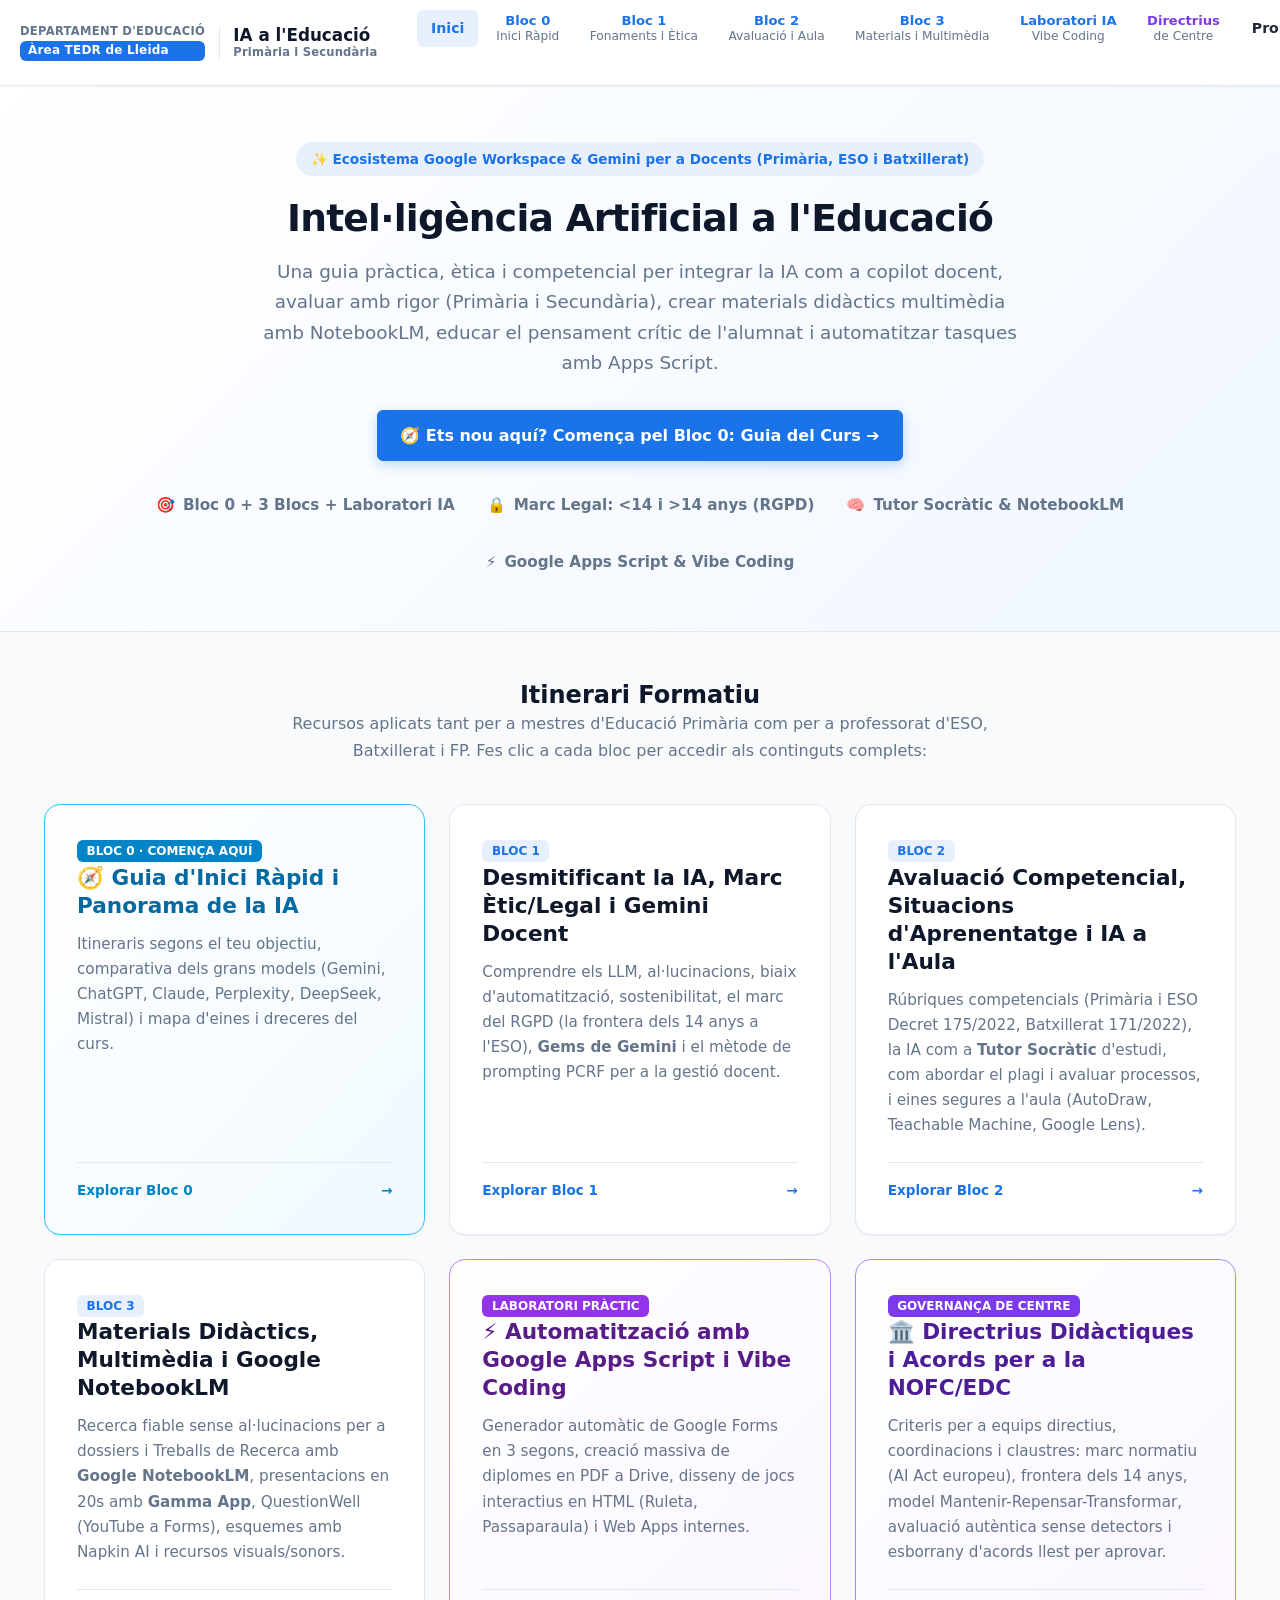
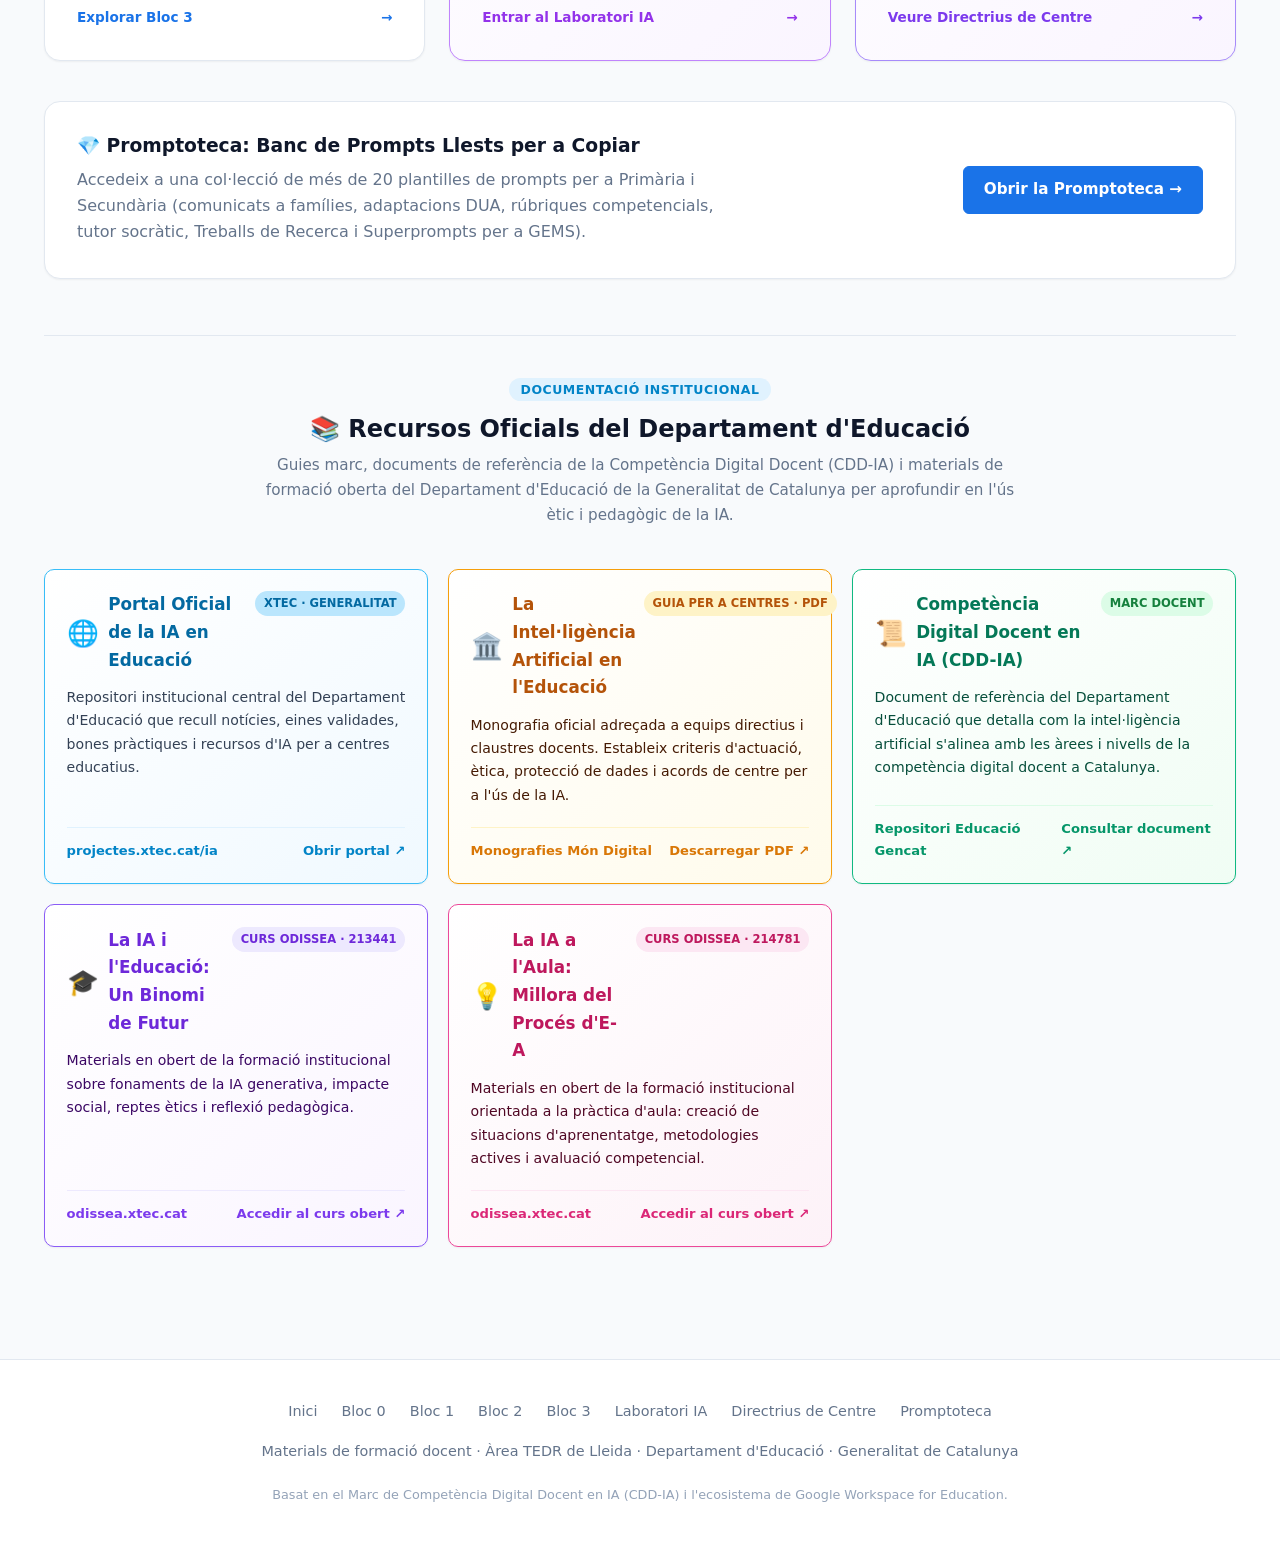
==== commit fb402784: "Add files via upload" ====
--- a/IA/index.html
+++ b/IA/index.html
@@ -56,6 +56,12 @@
               <span class="nav-title">Vibe Coding</span>
             </a>
           </li>
+          <li>
+            <a href="centre.html" class="nav-link">
+              <span class="nav-num" style="color: #7c3aed;">Directrius</span>
+              <span class="nav-title">de Centre</span>
+            </a>
+          </li>
           <li><a href="prompts.html" class="nav-link nav-link-single">Promptoteca</a></li>
         </ul>
       </nav>
@@ -181,6 +187,21 @@
         </div>
       </a>
 
+      <!-- Directrius de Centre -->
+      <a href="centre.html" class="module-card" style="border-color: #a78bfa; background: linear-gradient(to bottom right, #ffffff, #faf5ff);">
+        <div>
+          <span class="module-card-badge" style="background: #7c3aed; color: white;">Governança de Centre</span>
+          <h3 class="module-card-title" style="color: #4c1d95;">🏛️ Directrius Didàctiques i Acords per a la NOFC/EDC</h3>
+          <p class="module-card-desc">
+            Criteris per a equips directius, coordinacions i claustres: marc normatiu (AI Act europeu), frontera dels 14 anys, model Mantenir-Repensar-Transformar, avaluació autèntica sense detectors i esborrany d'acords llest per aprovar.
+          </p>
+        </div>
+        <div class="module-card-footer" style="color: #7c3aed;">
+          <span>Veure Directrius de Centre</span>
+          <span>→</span>
+        </div>
+      </a>
+
     </div>
 
     <!-- Extra Resources Card: Promptoteca -->
@@ -326,10 +347,12 @@
     <div class="container">
       <div class="footer-links">
         <a href="index.html">Inici</a>
+        <a href="bloc0.html">Bloc 0</a>
         <a href="bloc1.html">Bloc 1</a>
         <a href="bloc2.html">Bloc 2</a>
         <a href="bloc3.html">Bloc 3</a>
         <a href="laboratori.html">Laboratori IA</a>
+        <a href="centre.html">Directrius de Centre</a>
         <a href="prompts.html">Promptoteca</a>
       </div>
       <p>Materials de formació docent · Àrea TEDR de Lleida · Departament d'Educació · Generalitat de Catalunya</p>
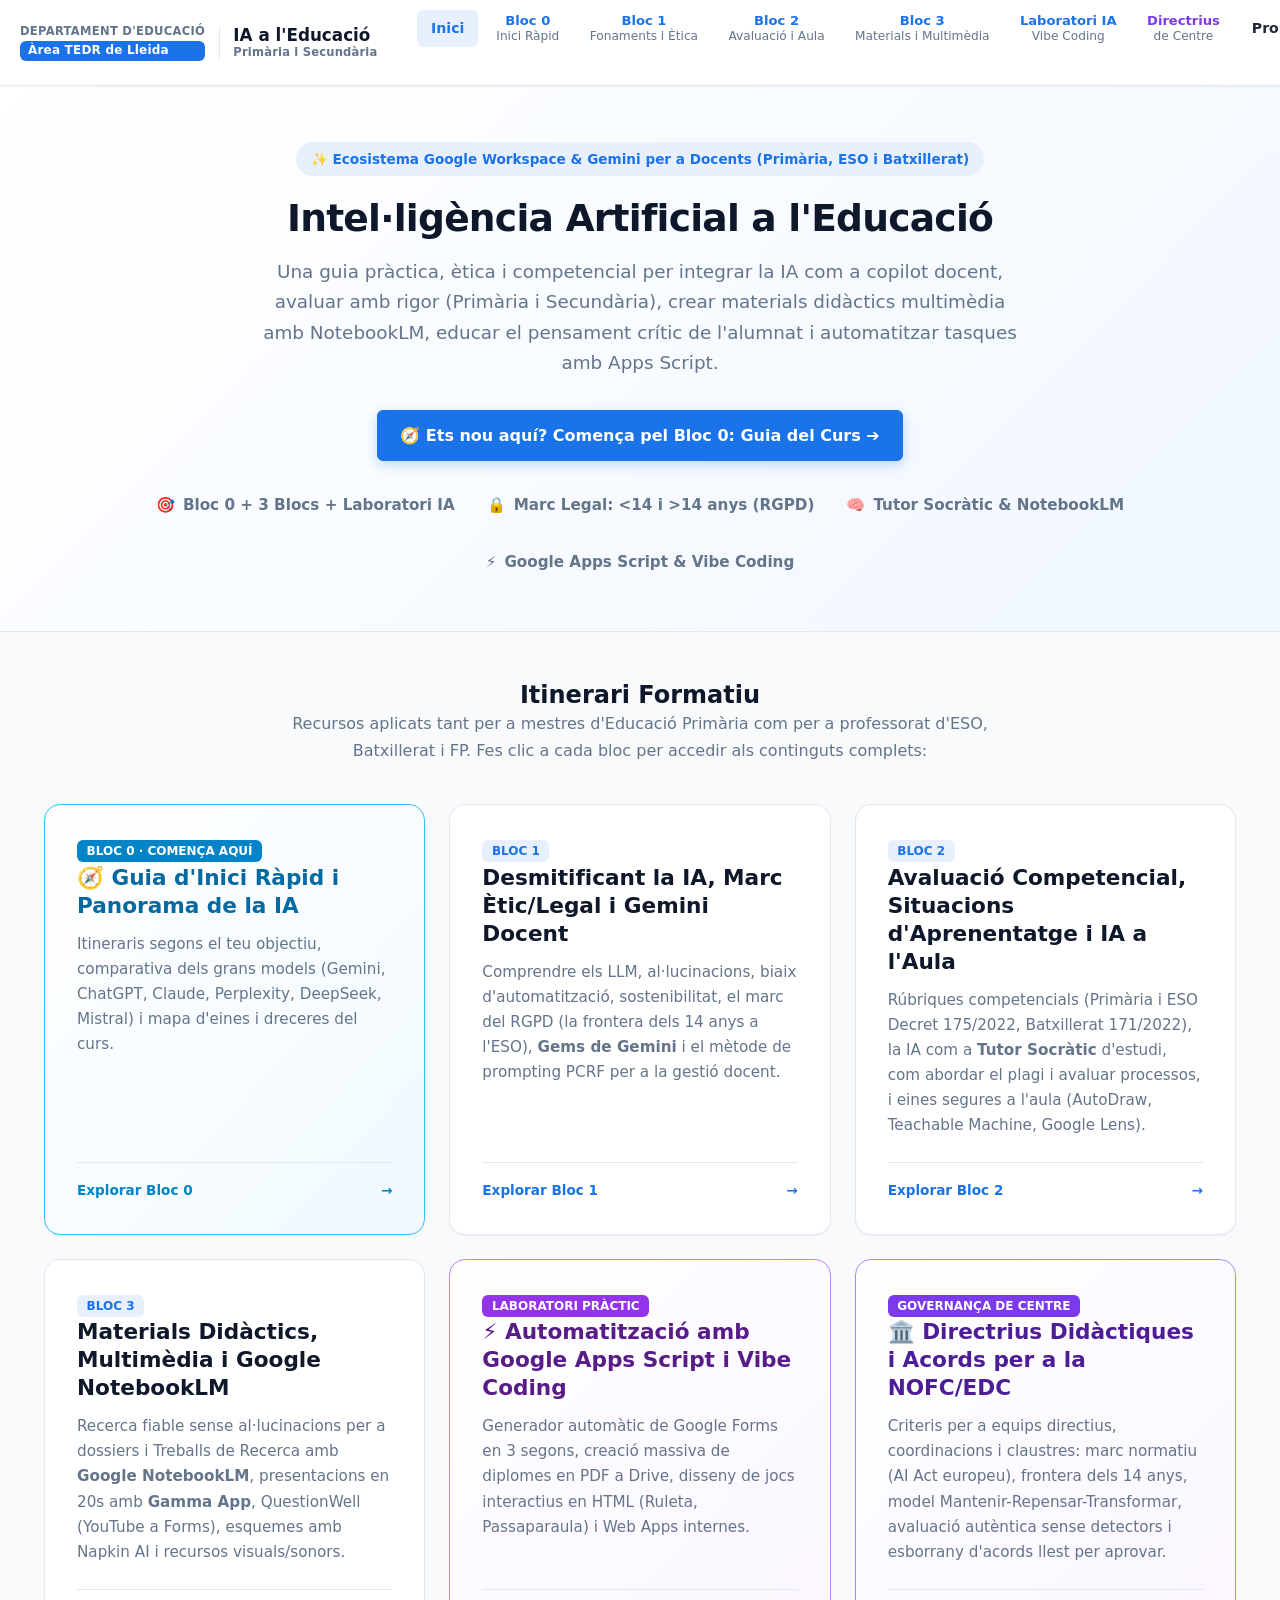
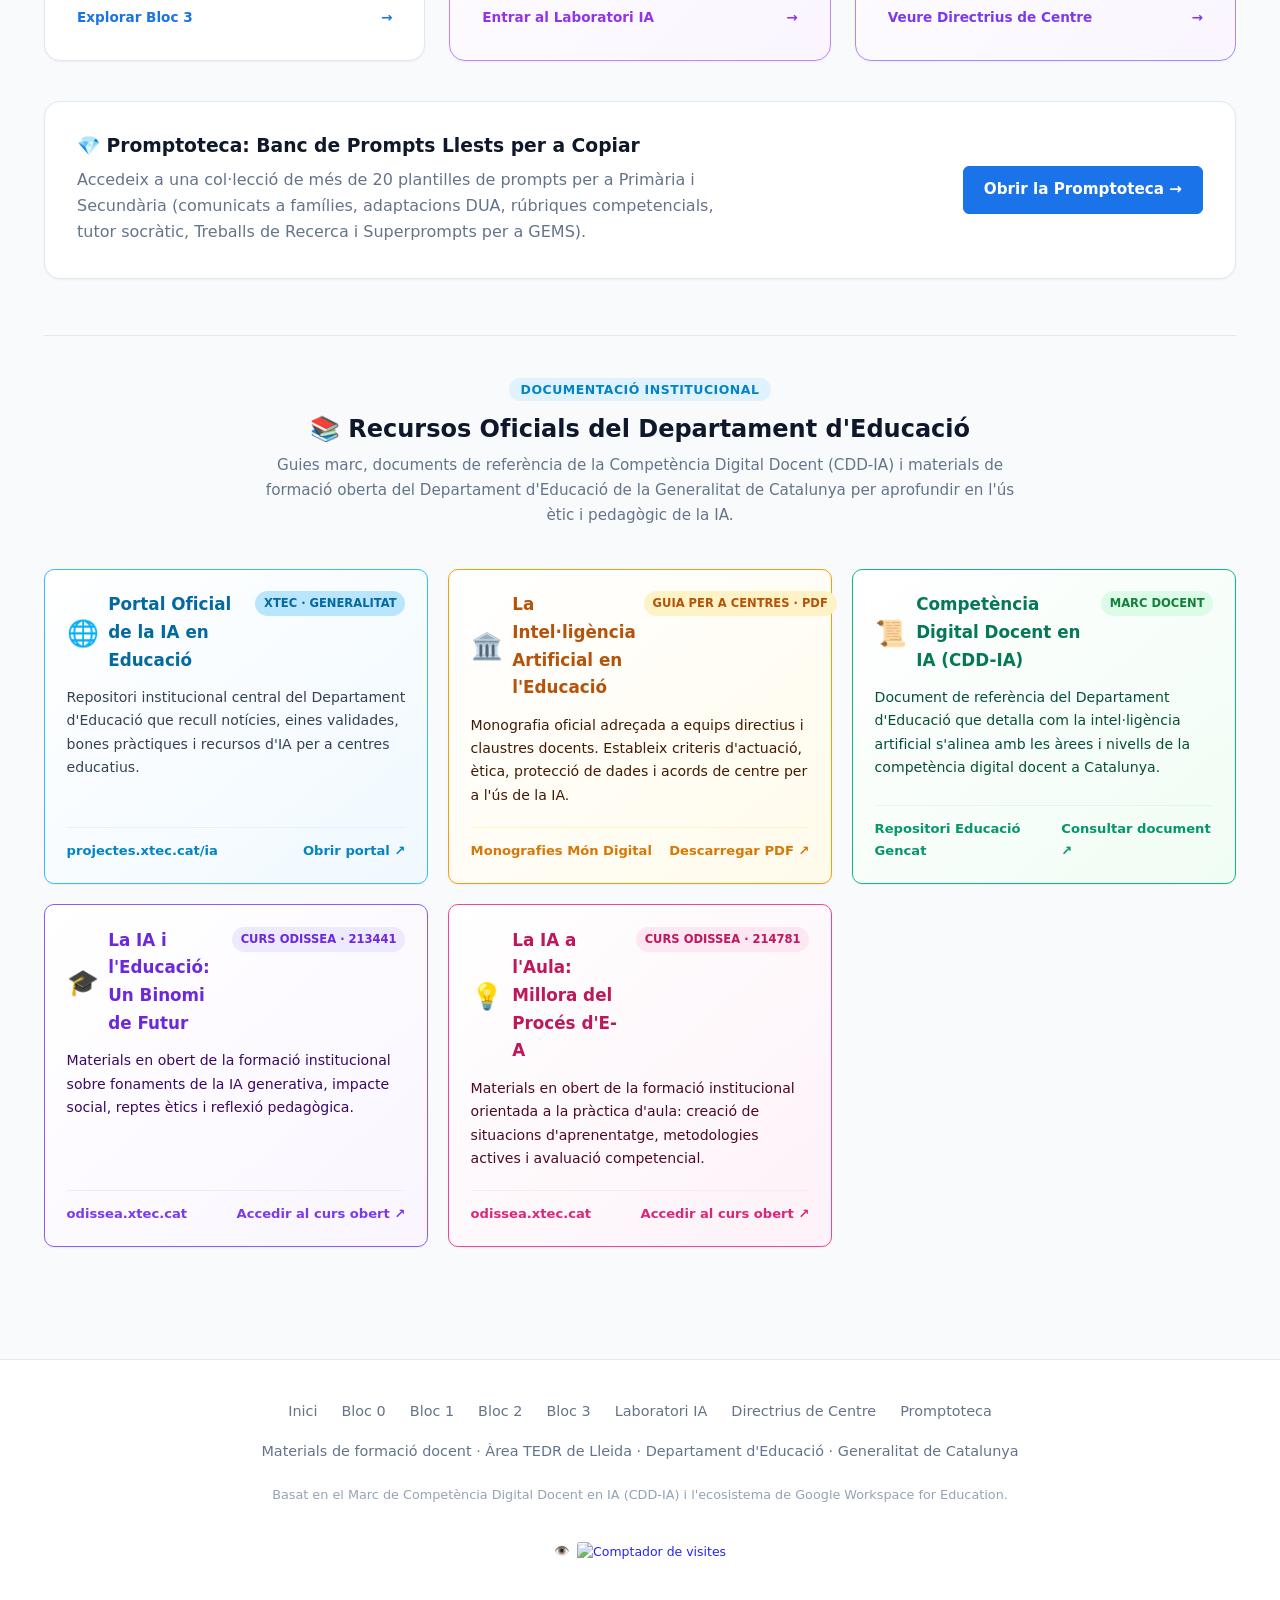
==== commit 6e6d7c30: "Add files via upload" ====
--- a/IA/index.html
+++ b/IA/index.html
@@ -359,6 +359,12 @@
       <p style="font-size: 0.8rem; margin-top: 0.5rem; color: #94a3b8;">
         Basat en el Marc de Competència Digital Docent en IA (CDD-IA) i l'ecosistema de Google Workspace for Education.
       </p>
+      <div style="margin-top: 1rem; display: inline-flex; justify-content: center; align-items: center; gap: 0.45rem; font-size: 0.78rem; color: #94a3b8;">
+        <span>👁️</span>
+        <a href="https://hits.sh/materials-ia-tedr-lleida.xtec.cat/" target="_blank" rel="noopener" title="Estadístiques de visites" style="display: inline-flex; align-items: center; text-decoration: none; opacity: 0.85; transition: opacity 0.2s;" onmouseover="this.style.opacity='1'" onmouseout="this.style.opacity='0.85'">
+          <img src="https://hits.sh/materials-ia-tedr-lleida.xtec.cat/hits.svg?style=flat-square&label=visites&color=7c3aed&labelColor=64748b" alt="Comptador de visites" style="height: 18px; border-radius: 3px; vertical-align: middle;" />
+        </a>
+      </div>
     </div>
   </footer>
 
